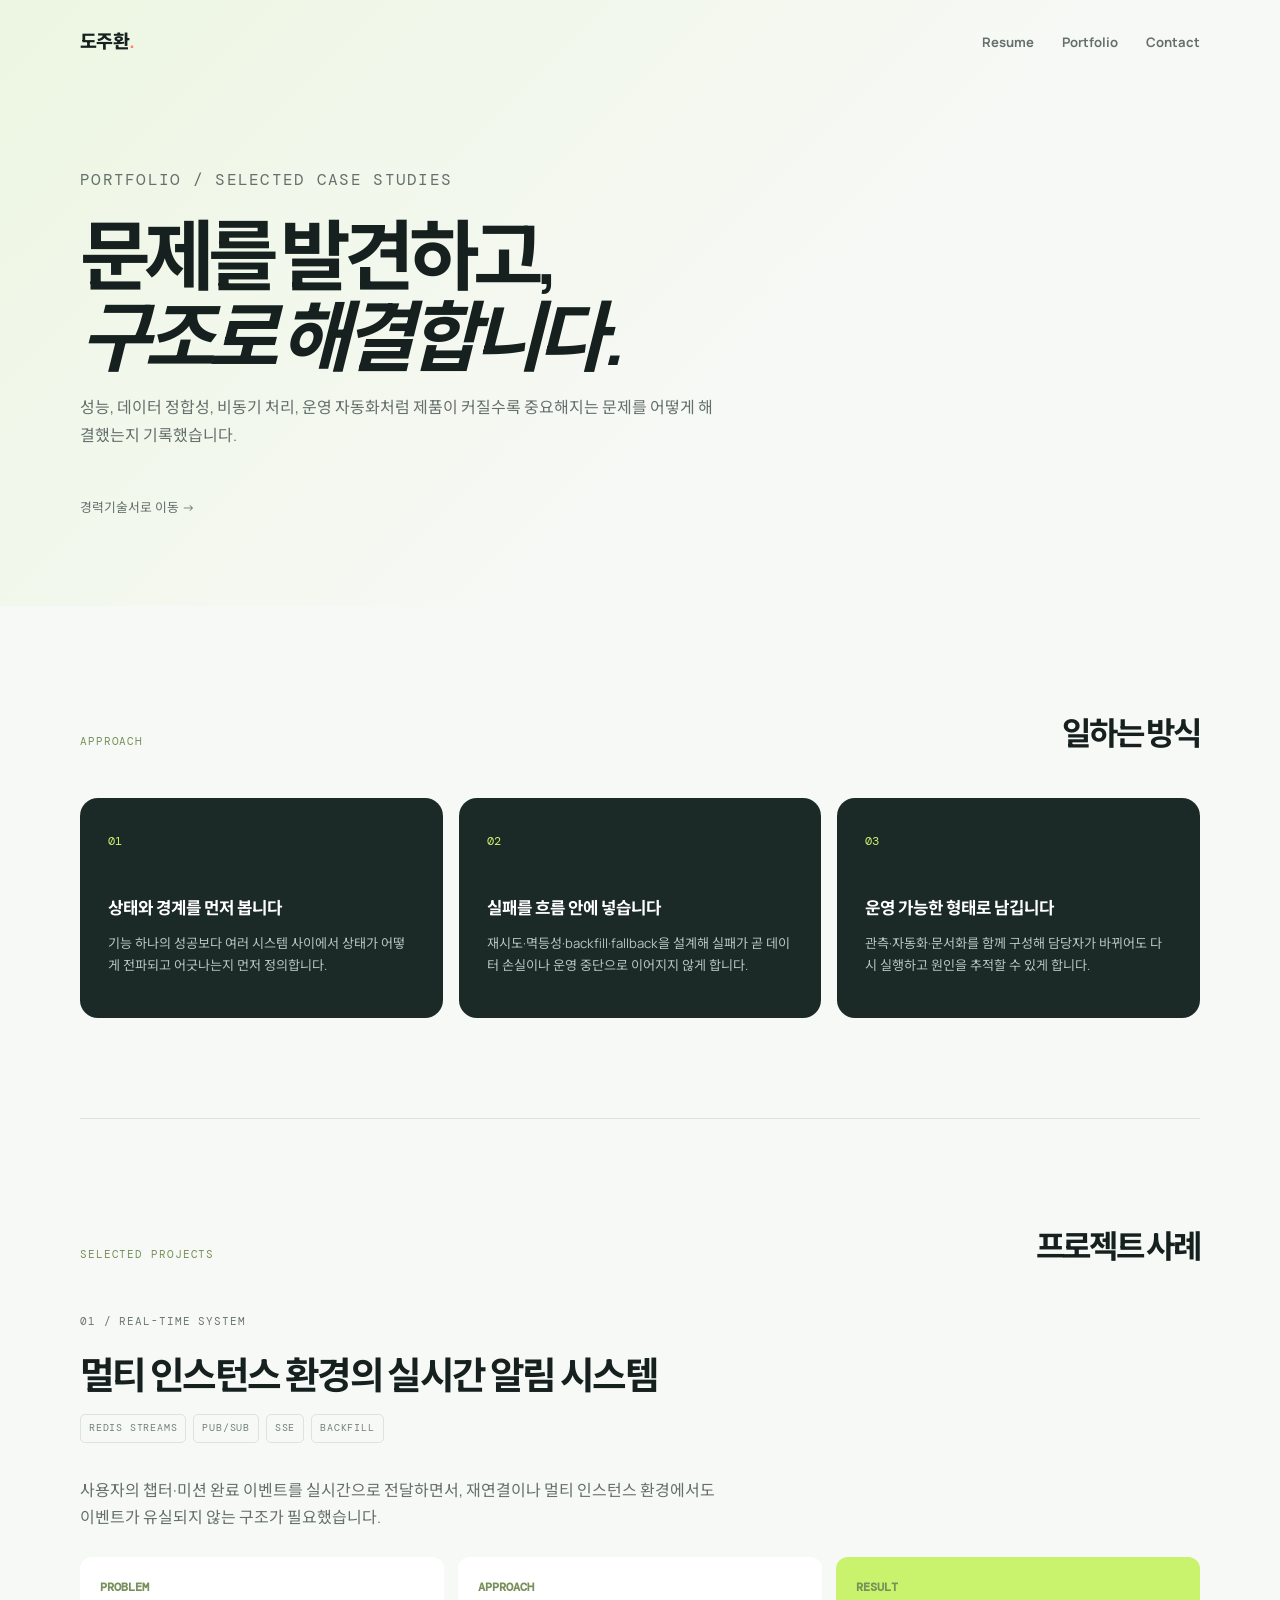
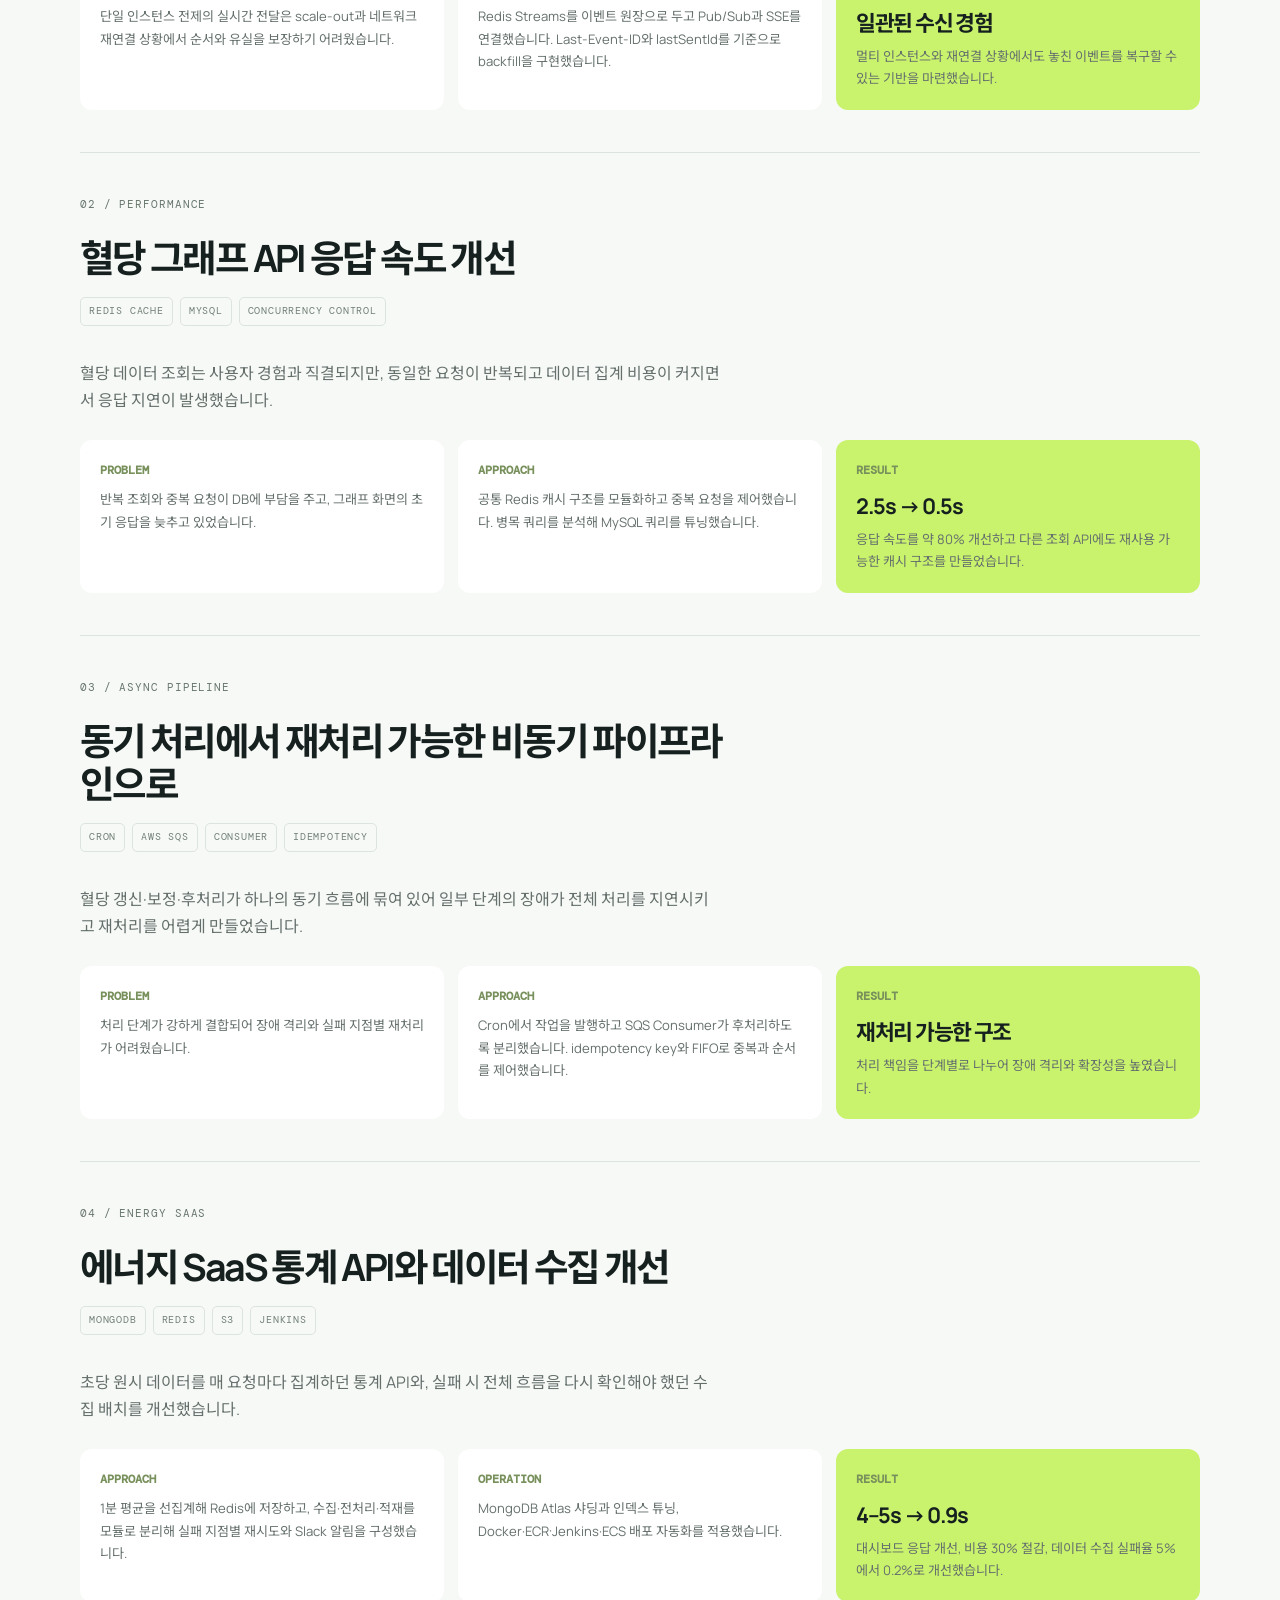
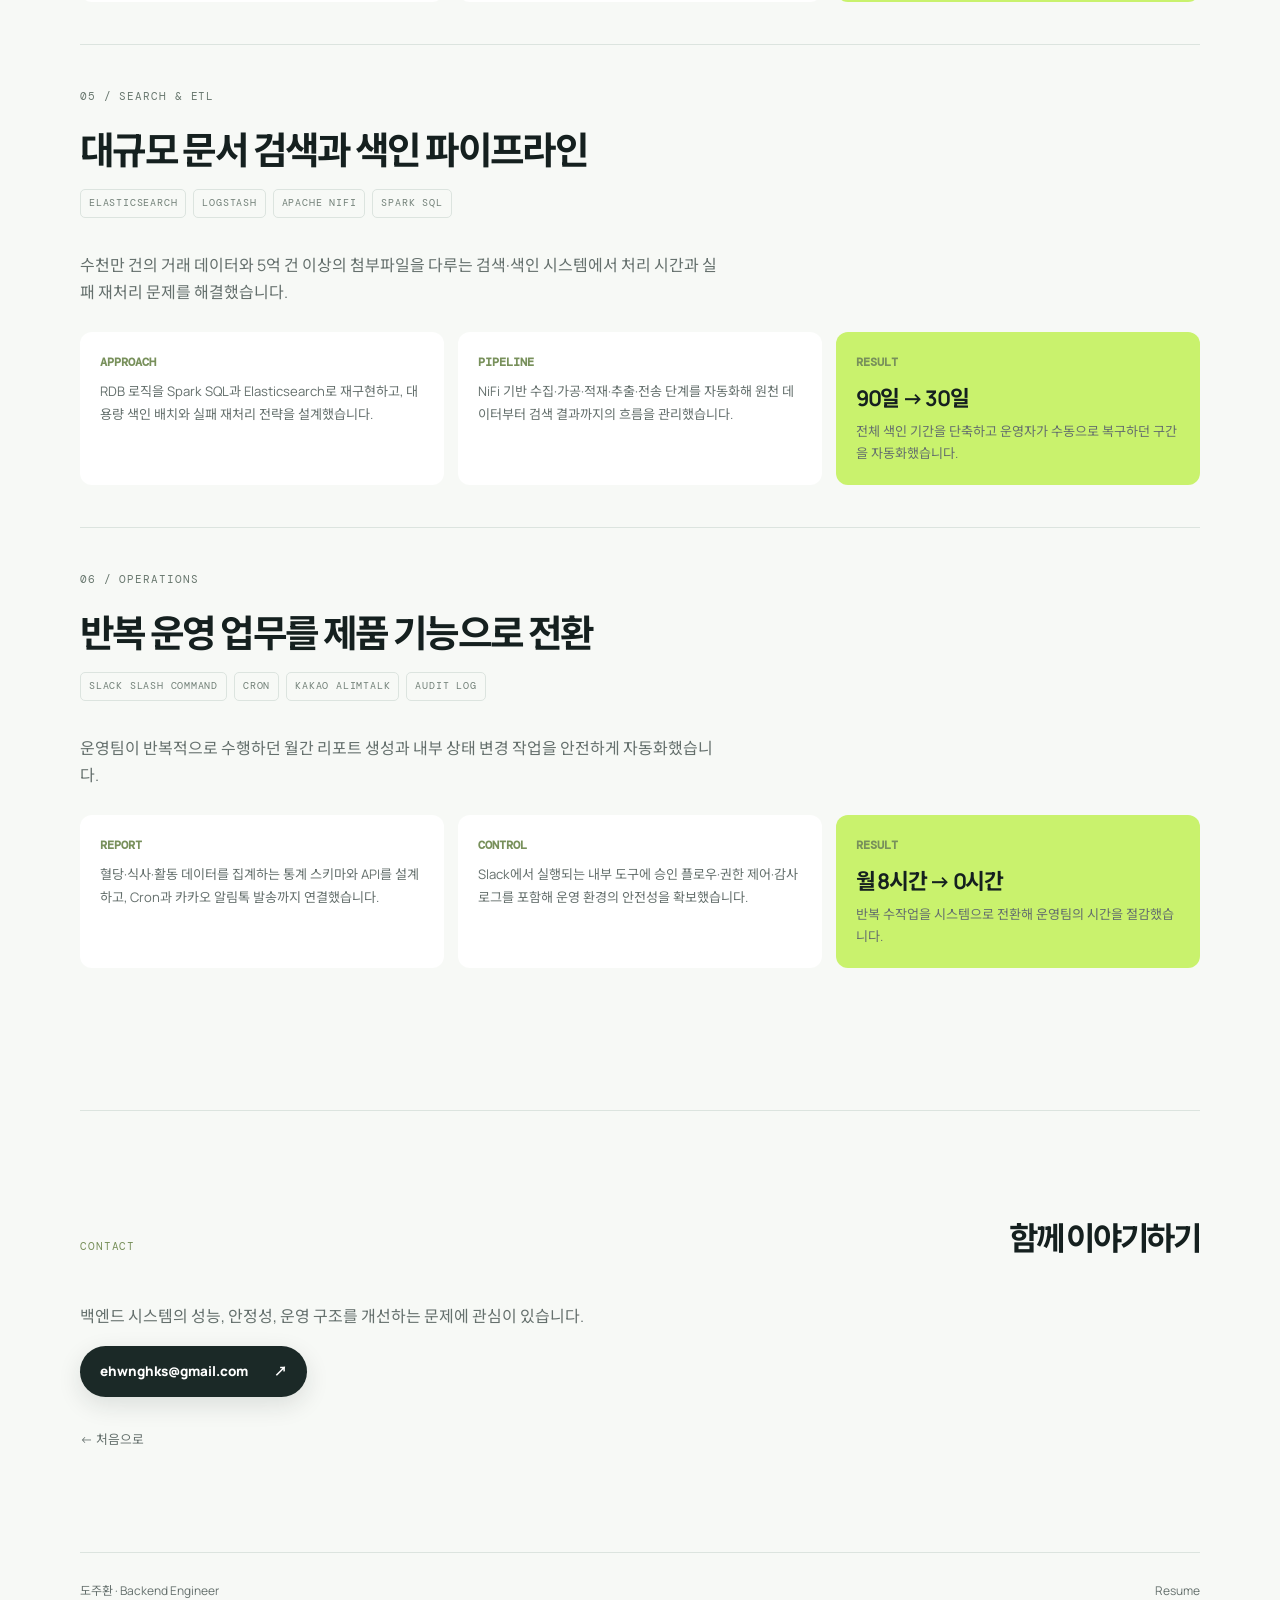
==== portfolio/index.html @ faebfcb3 "feat: add backend project portfolio page" ====
<!doctype html>
<html lang="ko">
<head>
  <meta charset="UTF-8">
  <meta name="viewport" content="width=device-width, initial-scale=1">
  <meta name="description" content="도주환 Backend Engineering Portfolio">
  <title>도주환 | 프로젝트 포트폴리오</title>
  <link rel="stylesheet" href="../styles.css">
</head>
<body class="page">
  <header class="page-header">
    <nav class="nav shell">
      <a class="brand" href="../">도주환<span>.</span></a>
      <div class="nav-links">
        <a href="../resume/">Resume</a>
        <a href="./">Portfolio</a>
        <a href="mailto:ehwnghks@gmail.com">Contact</a>
      </div>
    </nav>
    <div class="page-title shell">
      <p class="eyebrow">PORTFOLIO / SELECTED CASE STUDIES</p>
      <h1>문제를 발견하고,<br><em>구조로 해결합니다.</em></h1>
      <p>성능, 데이터 정합성, 비동기 처리, 운영 자동화처럼 제품이 커질수록 중요해지는 문제를 어떻게 해결했는지 기록했습니다.</p>
      <a class="back-link" href="../resume/">경력기술서로 이동 →</a>
    </div>
  </header>

  <main>
    <section class="section shell">
      <div class="section-heading">
        <span class="section-kicker">Approach</span>
        <h2>일하는 방식</h2>
      </div>
      <div class="process">
        <article class="process-card"><h3>상태와 경계를 먼저 봅니다</h3><p>기능 하나의 성공보다 여러 시스템 사이에서 상태가 어떻게 전파되고 어긋나는지 먼저 정의합니다.</p></article>
        <article class="process-card"><h3>실패를 흐름 안에 넣습니다</h3><p>재시도·멱등성·backfill·fallback을 설계해 실패가 곧 데이터 손실이나 운영 중단으로 이어지지 않게 합니다.</p></article>
        <article class="process-card"><h3>운영 가능한 형태로 남깁니다</h3><p>관측·자동화·문서화를 함께 구성해 담당자가 바뀌어도 다시 실행하고 원인을 추적할 수 있게 합니다.</p></article>
      </div>
    </section>

    <section class="section shell" id="cases">
      <div class="section-heading">
        <span class="section-kicker">Selected Projects</span>
        <h2>프로젝트 사례</h2>
      </div>

      <article class="case">
        <div class="case-top">
          <div>
            <p class="eyebrow">01 / REAL-TIME SYSTEM</p>
            <h3>멀티 인스턴스 환경의 실시간 알림 시스템</h3>
            <div class="tags"><span class="tag">Redis Streams</span><span class="tag">Pub/Sub</span><span class="tag">SSE</span><span class="tag">Backfill</span></div>
          </div>
        </div>
        <p class="case-intro">사용자의 챕터·미션 완료 이벤트를 실시간으로 전달하면서, 재연결이나 멀티 인스턴스 환경에서도 이벤트가 유실되지 않는 구조가 필요했습니다.</p>
        <div class="case-grid">
          <div class="case-block"><h4>PROBLEM</h4><p>단일 인스턴스 전제의 실시간 전달은 scale-out과 네트워크 재연결 상황에서 순서와 유실을 보장하기 어려웠습니다.</p></div>
          <div class="case-block"><h4>APPROACH</h4><p>Redis Streams를 이벤트 원장으로 두고 Pub/Sub과 SSE를 연결했습니다. Last-Event-ID와 lastSentId를 기준으로 backfill을 구현했습니다.</p></div>
          <div class="case-block result"><h4>RESULT</h4><strong>일관된 수신 경험</strong><p>멀티 인스턴스와 재연결 상황에서도 놓친 이벤트를 복구할 수 있는 기반을 마련했습니다.</p></div>
        </div>
      </article>

      <article class="case">
        <div class="case-top">
          <div>
            <p class="eyebrow">02 / PERFORMANCE</p>
            <h3>혈당 그래프 API 응답 속도 개선</h3>
            <div class="tags"><span class="tag">Redis Cache</span><span class="tag">MySQL</span><span class="tag">Concurrency Control</span></div>
          </div>
        </div>
        <p class="case-intro">혈당 데이터 조회는 사용자 경험과 직결되지만, 동일한 요청이 반복되고 데이터 집계 비용이 커지면서 응답 지연이 발생했습니다.</p>
        <div class="case-grid">
          <div class="case-block"><h4>PROBLEM</h4><p>반복 조회와 중복 요청이 DB에 부담을 주고, 그래프 화면의 초기 응답을 늦추고 있었습니다.</p></div>
          <div class="case-block"><h4>APPROACH</h4><p>공통 Redis 캐시 구조를 모듈화하고 중복 요청을 제어했습니다. 병목 쿼리를 분석해 MySQL 쿼리를 튜닝했습니다.</p></div>
          <div class="case-block result"><h4>RESULT</h4><strong>2.5s → 0.5s</strong><p>응답 속도를 약 80% 개선하고 다른 조회 API에도 재사용 가능한 캐시 구조를 만들었습니다.</p></div>
        </div>
      </article>

      <article class="case">
        <div class="case-top">
          <div>
            <p class="eyebrow">03 / ASYNC PIPELINE</p>
            <h3>동기 처리에서 재처리 가능한 비동기 파이프라인으로</h3>
            <div class="tags"><span class="tag">Cron</span><span class="tag">AWS SQS</span><span class="tag">Consumer</span><span class="tag">Idempotency</span></div>
          </div>
        </div>
        <p class="case-intro">혈당 갱신·보정·후처리가 하나의 동기 흐름에 묶여 있어 일부 단계의 장애가 전체 처리를 지연시키고 재처리를 어렵게 만들었습니다.</p>
        <div class="case-grid">
          <div class="case-block"><h4>PROBLEM</h4><p>처리 단계가 강하게 결합되어 장애 격리와 실패 지점별 재처리가 어려웠습니다.</p></div>
          <div class="case-block"><h4>APPROACH</h4><p>Cron에서 작업을 발행하고 SQS Consumer가 후처리하도록 분리했습니다. idempotency key와 FIFO로 중복과 순서를 제어했습니다.</p></div>
          <div class="case-block result"><h4>RESULT</h4><strong>재처리 가능한 구조</strong><p>처리 책임을 단계별로 나누어 장애 격리와 확장성을 높였습니다.</p></div>
        </div>
      </article>

      <article class="case">
        <div class="case-top">
          <div>
            <p class="eyebrow">04 / ENERGY SAAS</p>
            <h3>에너지 SaaS 통계 API와 데이터 수집 개선</h3>
            <div class="tags"><span class="tag">MongoDB</span><span class="tag">Redis</span><span class="tag">S3</span><span class="tag">Jenkins</span></div>
          </div>
        </div>
        <p class="case-intro">초당 원시 데이터를 매 요청마다 집계하던 통계 API와, 실패 시 전체 흐름을 다시 확인해야 했던 수집 배치를 개선했습니다.</p>
        <div class="case-grid">
          <div class="case-block"><h4>APPROACH</h4><p>1분 평균을 선집계해 Redis에 저장하고, 수집·전처리·적재를 모듈로 분리해 실패 지점별 재시도와 Slack 알림을 구성했습니다.</p></div>
          <div class="case-block"><h4>OPERATION</h4><p>MongoDB Atlas 샤딩과 인덱스 튜닝, Docker·ECR·Jenkins·ECS 배포 자동화를 적용했습니다.</p></div>
          <div class="case-block result"><h4>RESULT</h4><strong>4–5s → 0.9s</strong><p>대시보드 응답 개선, 비용 30% 절감, 데이터 수집 실패율 5%에서 0.2%로 개선했습니다.</p></div>
        </div>
      </article>

      <article class="case">
        <div class="case-top">
          <div>
            <p class="eyebrow">05 / SEARCH & ETL</p>
            <h3>대규모 문서 검색과 색인 파이프라인</h3>
            <div class="tags"><span class="tag">Elasticsearch</span><span class="tag">Logstash</span><span class="tag">Apache NiFi</span><span class="tag">Spark SQL</span></div>
          </div>
        </div>
        <p class="case-intro">수천만 건의 거래 데이터와 5억 건 이상의 첨부파일을 다루는 검색·색인 시스템에서 처리 시간과 실패 재처리 문제를 해결했습니다.</p>
        <div class="case-grid">
          <div class="case-block"><h4>APPROACH</h4><p>RDB 로직을 Spark SQL과 Elasticsearch로 재구현하고, 대용량 색인 배치와 실패 재처리 전략을 설계했습니다.</p></div>
          <div class="case-block"><h4>PIPELINE</h4><p>NiFi 기반 수집·가공·적재·추출·전송 단계를 자동화해 원천 데이터부터 검색 결과까지의 흐름을 관리했습니다.</p></div>
          <div class="case-block result"><h4>RESULT</h4><strong>90일 → 30일</strong><p>전체 색인 기간을 단축하고 운영자가 수동으로 복구하던 구간을 자동화했습니다.</p></div>
        </div>
      </article>

      <article class="case">
        <div class="case-top">
          <div>
            <p class="eyebrow">06 / OPERATIONS</p>
            <h3>반복 운영 업무를 제품 기능으로 전환</h3>
            <div class="tags"><span class="tag">Slack Slash Command</span><span class="tag">Cron</span><span class="tag">Kakao Alimtalk</span><span class="tag">Audit Log</span></div>
          </div>
        </div>
        <p class="case-intro">운영팀이 반복적으로 수행하던 월간 리포트 생성과 내부 상태 변경 작업을 안전하게 자동화했습니다.</p>
        <div class="case-grid">
          <div class="case-block"><h4>REPORT</h4><p>혈당·식사·활동 데이터를 집계하는 통계 스키마와 API를 설계하고, Cron과 카카오 알림톡 발송까지 연결했습니다.</p></div>
          <div class="case-block"><h4>CONTROL</h4><p>Slack에서 실행되는 내부 도구에 승인 플로우·권한 제어·감사 로그를 포함해 운영 환경의 안전성을 확보했습니다.</p></div>
          <div class="case-block result"><h4>RESULT</h4><strong>월 8시간 → 0시간</strong><p>반복 수작업을 시스템으로 전환해 운영팀의 시간을 절감했습니다.</p></div>
        </div>
      </article>
    </section>

    <section class="section shell">
      <div class="section-heading">
        <span class="section-kicker">Contact</span>
        <h2>함께 이야기하기</h2>
      </div>
      <p class="case-intro">백엔드 시스템의 성능, 안정성, 운영 구조를 개선하는 문제에 관심이 있습니다.</p>
      <a class="button button-primary" href="mailto:ehwnghks@gmail.com">ehwnghks@gmail.com <span>↗</span></a>
      <br>
      <a class="back-link" href="../">← 처음으로</a>
    </section>
  </main>

  <footer class="footer shell">
    <span>도주환 · Backend Engineer</span>
    <a href="../resume/">Resume</a>
  </footer>
</body>
</html>
---- styles.css ----
@import url('https://fonts.googleapis.com/css2?family=DM+Mono:wght@400;500&family=Manrope:wght@400;500;600;700;800&family=Noto+Sans+KR:wght@400;500;600;700;800&display=swap');

:root {
  --ink: #15201f;
  --muted: #65706d;
  --line: #dce4df;
  --paper: #f7f9f6;
  --white: #ffffff;
  --mint: #c9f26d;
  --mint-deep: #a7d945;
  --blue: #dceaff;
  --dark: #1b2927;
  --orange: #ff8668;
  --mono: 'DM Mono', monospace;
  --sans: 'Manrope', 'Noto Sans KR', sans-serif;
}

* { box-sizing: border-box; }
html { scroll-behavior: smooth; }
body {
  margin: 0;
  color: var(--ink);
  background: var(--paper);
  font-family: var(--sans);
  line-height: 1.7;
}
a { color: inherit; text-decoration: none; }
.shell { width: min(1120px, calc(100% - 48px)); margin: 0 auto; }

.nav {
  min-height: 84px;
  display: flex;
  align-items: center;
  justify-content: space-between;
}
.brand {
  font-size: 1.15rem;
  font-weight: 800;
  letter-spacing: -.04em;
}
.brand span { color: var(--orange); }
.nav-links { display: flex; gap: 28px; color: var(--muted); font-size: .82rem; font-weight: 700; }
.nav-links a:hover, .footer a:hover { color: var(--ink); }

.landing {
  min-height: 100vh;
  background:
    radial-gradient(circle at 82% 12%, rgba(201,242,109,.34), transparent 26rem),
    radial-gradient(circle at 12% 40%, rgba(220,234,255,.55), transparent 24rem),
    var(--paper);
}
.hero { padding: 132px 0 156px; }
.eyebrow, .card-index, .section-kicker, .meta, .tag {
  font-family: var(--mono);
  text-transform: uppercase;
  letter-spacing: .08em;
  font-size: .7rem;
}
.eyebrow { color: #68776e; margin: 0 0 22px; }
.hero h1 {
  max-width: 780px;
  margin: 0;
  font-size: clamp(3rem, 8vw, 6.8rem);
  line-height: 1.04;
  letter-spacing: -.09em;
}
.hero h1 em { color: #668d22; font-style: normal; }
.hero-copy { max-width: 540px; margin: 32px 0 0; color: var(--muted); font-size: 1.05rem; }
.hero-actions { display: flex; flex-wrap: wrap; gap: 12px; margin-top: 36px; }
.button {
  display: inline-flex;
  align-items: center;
  gap: 26px;
  padding: 14px 20px;
  border-radius: 999px;
  font-size: .84rem;
  font-weight: 800;
  transition: transform .2s, box-shadow .2s;
}
.button:hover { transform: translateY(-2px); }
.button-primary { background: var(--dark); color: var(--white); box-shadow: 0 8px 24px rgba(21,32,31,.12); }
.button-ghost { border: 1px solid var(--line); background: rgba(255,255,255,.6); }
.hero-note { margin-top: 28px; color: var(--muted); font-family: var(--mono); font-size: .72rem; }
.status-dot { display: inline-block; width: 7px; height: 7px; margin-right: 8px; border-radius: 50%; background: #82bc3d; box-shadow: 0 0 0 5px rgba(130,188,61,.12); }

.landing-grid { display: grid; grid-template-columns: repeat(2, 1fr); gap: 18px; }
.landing-card {
  display: block;
  min-height: 300px;
  padding: 34px;
  border: 1px solid var(--line);
  border-radius: 22px;
  background: rgba(255,255,255,.68);
  transition: transform .25s, box-shadow .25s;
}
.landing-card:hover { transform: translateY(-4px); box-shadow: 0 18px 42px rgba(35,58,52,.08); }
.accent-card { background: var(--mint); border-color: var(--mint); }
.card-index { margin: 0 0 54px; color: #68776e; }
.landing-card h2 { margin: 0; font-size: 2rem; letter-spacing: -.06em; }
.landing-card p:not(.card-index) { max-width: 360px; color: var(--muted); font-size: .92rem; }
.card-link { display: inline-block; margin-top: 22px; font-size: .8rem; font-weight: 800; }
.quote { padding: 150px 0; }
.quote p { margin: 0; font-size: clamp(1.5rem, 3.2vw, 2.65rem); line-height: 1.35; letter-spacing: -.06em; font-weight: 700; }
.footer { display: flex; justify-content: space-between; gap: 16px; padding: 28px 0 34px; border-top: 1px solid var(--line); color: var(--muted); font-size: .75rem; }

.page { background: var(--paper); }
.page-header { padding-bottom: 86px; background: linear-gradient(135deg, #edf6e2 0%, var(--paper) 62%); }
.page-title { padding: 82px 0 0; }
.page-title h1 { max-width: 850px; margin: 12px 0 18px; font-size: clamp(2.8rem, 6vw, 5.5rem); line-height: 1.05; letter-spacing: -.09em; }
.page-title p { max-width: 640px; color: var(--muted); font-size: 1rem; }
.section { padding: 100px 0; }
.section + .section { border-top: 1px solid var(--line); }
.section-heading { display: flex; align-items: baseline; justify-content: space-between; gap: 24px; margin-bottom: 38px; }
.section-heading h2 { margin: 0; font-size: 2rem; letter-spacing: -.07em; }
.section-kicker { color: #78905b; }
.three-grid { display: grid; grid-template-columns: repeat(3, 1fr); gap: 16px; }
.info-card { padding: 24px; border: 1px solid var(--line); border-radius: 16px; background: var(--white); }
.info-card h3 { margin: 0 0 12px; font-size: 1rem; letter-spacing: -.03em; }
.info-card p { margin: 0; color: var(--muted); font-size: .84rem; }
.experience { display: grid; grid-template-columns: 190px 1fr; gap: 46px; padding: 38px 0; border-top: 1px solid var(--line); }
.experience:first-of-type { border-top: 0; padding-top: 0; }
.company { font-weight: 800; }
.role, .date { color: var(--muted); font-size: .78rem; }
.experience h3 { margin: 0 0 8px; font-size: 1.35rem; letter-spacing: -.05em; }
.experience p { color: var(--muted); font-size: .9rem; }
.experience ul, .case ul { margin: 18px 0 0; padding-left: 18px; color: var(--muted); font-size: .86rem; }
.experience li, .case li { margin: 8px 0; }
.metric-row { display: flex; flex-wrap: wrap; gap: 10px; margin: 20px 0; }
.metric { padding: 12px 15px; border-radius: 10px; background: var(--blue); }
.metric strong { display: block; font-size: 1.25rem; letter-spacing: -.05em; }
.metric span { color: var(--muted); font-size: .68rem; }
.skills { display: grid; grid-template-columns: repeat(4, 1fr); gap: 14px; }
.skill-group { padding-top: 17px; border-top: 2px solid var(--ink); }
.skill-group h3 { margin: 0 0 10px; font-size: .84rem; }
.skill-group p { margin: 0; color: var(--muted); font-size: .8rem; }
.timeline { display: grid; grid-template-columns: repeat(3, 1fr); gap: 16px; }
.timeline-item { padding: 22px; border-left: 3px solid var(--mint-deep); background: var(--white); }
.timeline-item strong { display: block; font-size: .85rem; }
.timeline-item span { color: var(--muted); font-size: .78rem; }
.back-link { display: inline-block; margin-top: 32px; color: var(--muted); font-size: .8rem; }
.back-link:hover { color: var(--ink); }

.case { padding: 42px 0; border-top: 1px solid var(--line); }
.case:first-of-type { border-top: 0; padding-top: 0; }
.case-top { display: flex; justify-content: space-between; gap: 30px; }
.case h3 { max-width: 650px; margin: 8px 0 14px; font-size: clamp(1.5rem, 3vw, 2.35rem); line-height: 1.15; letter-spacing: -.07em; }
.case-intro { max-width: 640px; color: var(--muted); }
.tags { display: flex; flex-wrap: wrap; gap: 7px; margin: 18px 0; }
.tag { padding: 5px 8px; border: 1px solid var(--line); border-radius: 5px; color: #728078; font-size: .62rem; }
.case-grid { display: grid; grid-template-columns: repeat(3, 1fr); gap: 14px; margin-top: 26px; }
.case-block { padding: 20px; border-radius: 12px; background: var(--white); }
.case-block h4 { margin: 0 0 8px; font-size: .74rem; font-family: var(--mono); color: #78905b; }
.case-block p { margin: 0; color: var(--muted); font-size: .82rem; }
.result { background: var(--mint); }
.result strong { display: block; margin-bottom: 3px; font-size: 1.35rem; letter-spacing: -.06em; }
.process { display: grid; grid-template-columns: repeat(3, 1fr); gap: 16px; counter-reset: process; }
.process-card { position: relative; min-height: 220px; padding: 28px; border-radius: 18px; background: var(--dark); color: var(--white); }
.process-card:before { counter-increment: process; content: '0' counter(process); color: var(--mint); font-family: var(--mono); font-size: .72rem; }
.process-card h3 { margin: 40px 0 10px; font-size: 1.05rem; }
.process-card p { margin: 0; color: #b8c4c0; font-size: .82rem; }

@media (max-width: 760px) {
  .shell { width: min(100% - 32px, 600px); }
  .nav { min-height: 70px; }
  .nav-links { gap: 13px; font-size: .68rem; }
  .hero { padding: 92px 0 105px; }
  .hero h1 { font-size: 3.2rem; }
  .hero-copy { font-size: .92rem; }
  .landing-grid, .three-grid, .skills, .timeline, .case-grid, .process { grid-template-columns: 1fr; }
  .landing-card { min-height: 250px; padding: 25px; }
  .card-index { margin-bottom: 38px; }
  .quote { padding: 100px 0; }
  .footer { flex-direction: column; }
  .page-header { padding-bottom: 60px; }
  .page-title { padding-top: 58px; }
  .page-title h1 { font-size: 3.15rem; }
  .section { padding: 70px 0; }
  .section-heading { display: block; }
  .section-kicker { display: block; margin-bottom: 10px; }
  .experience { grid-template-columns: 1fr; gap: 16px; }
  .case-top { display: block; }
}
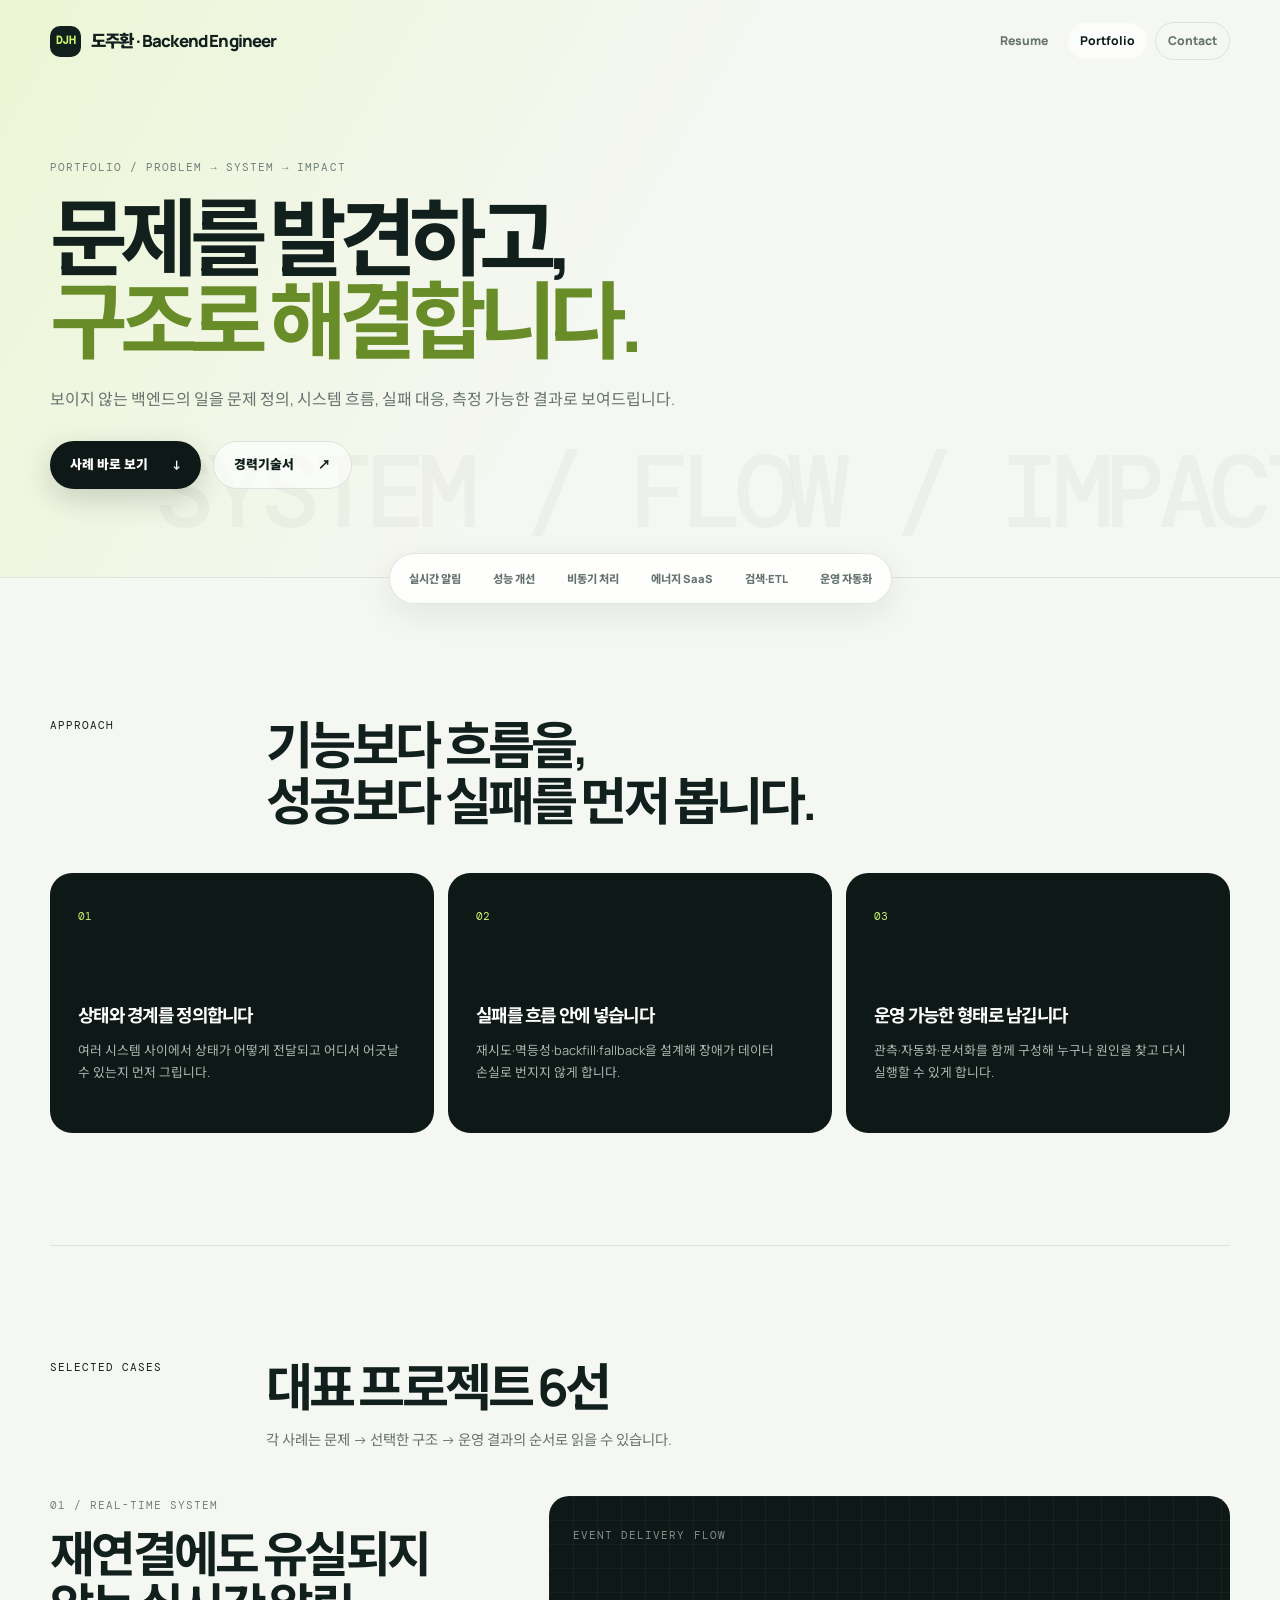
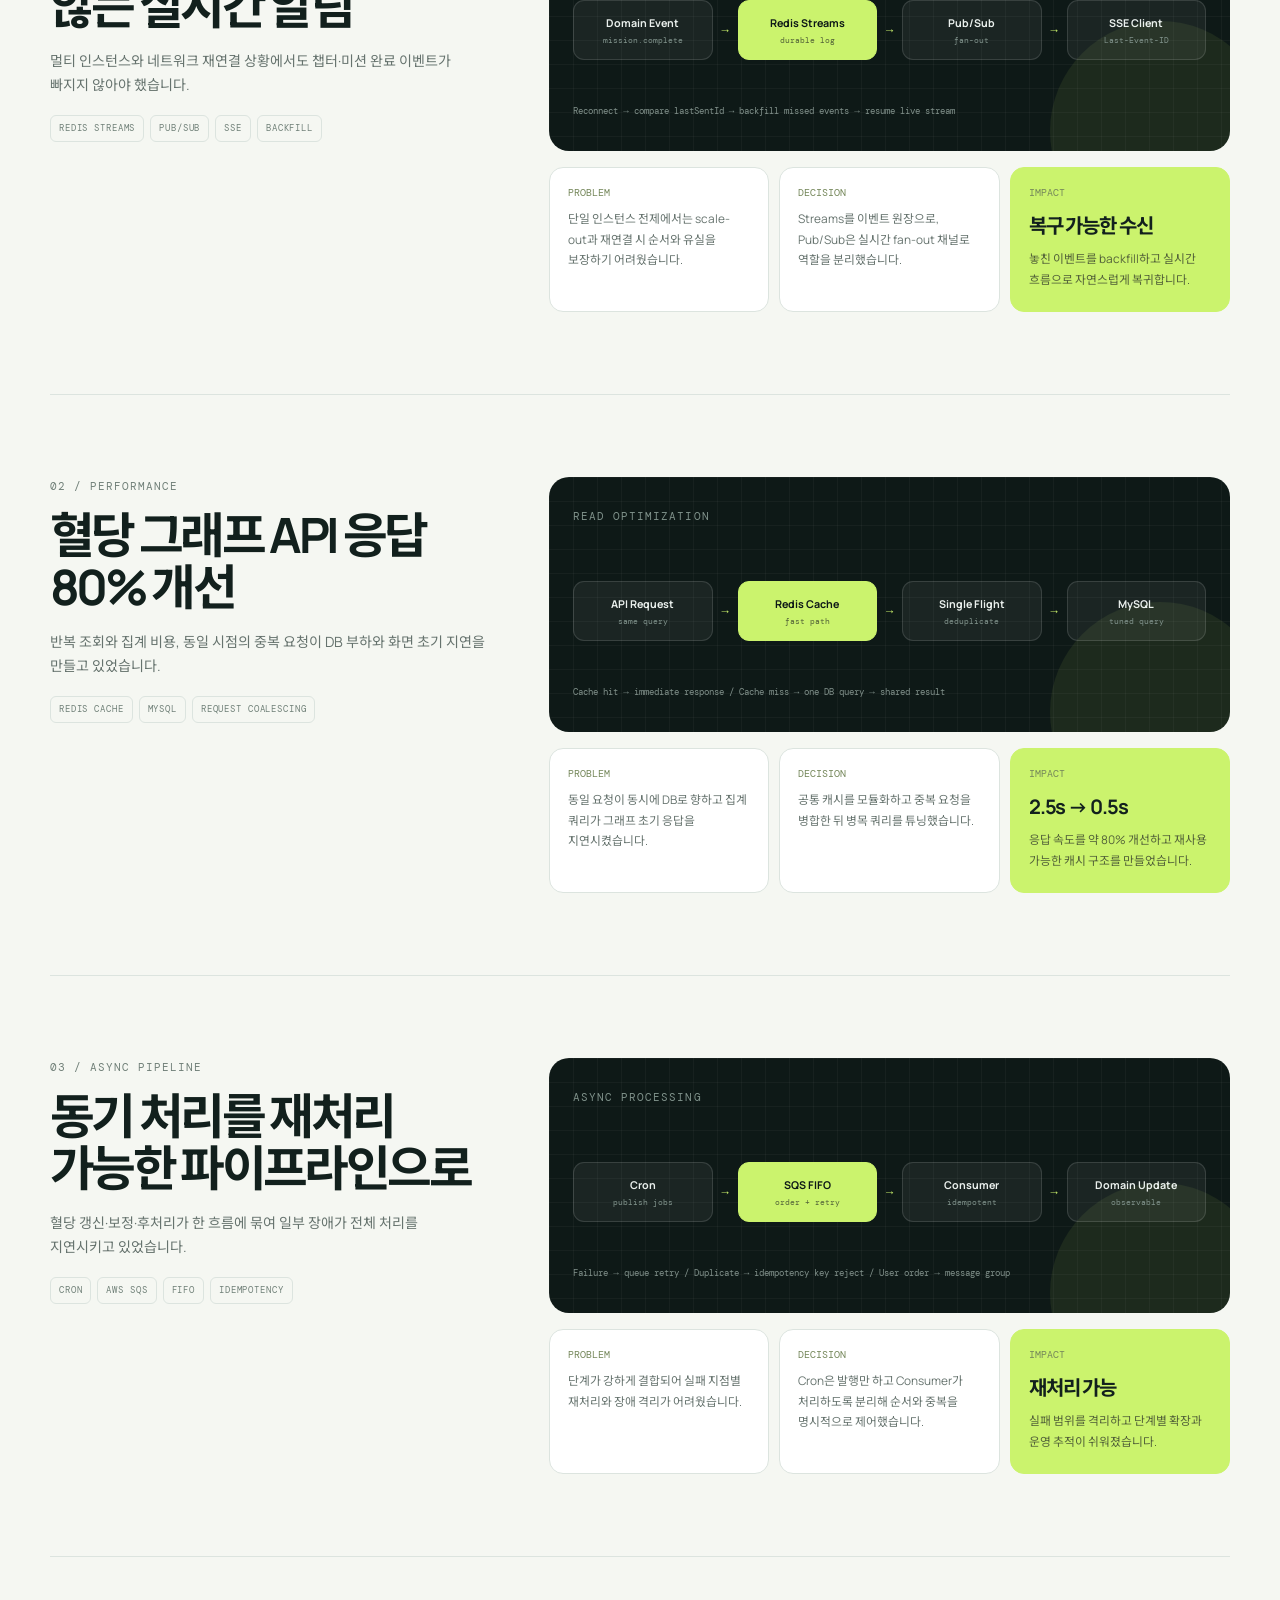
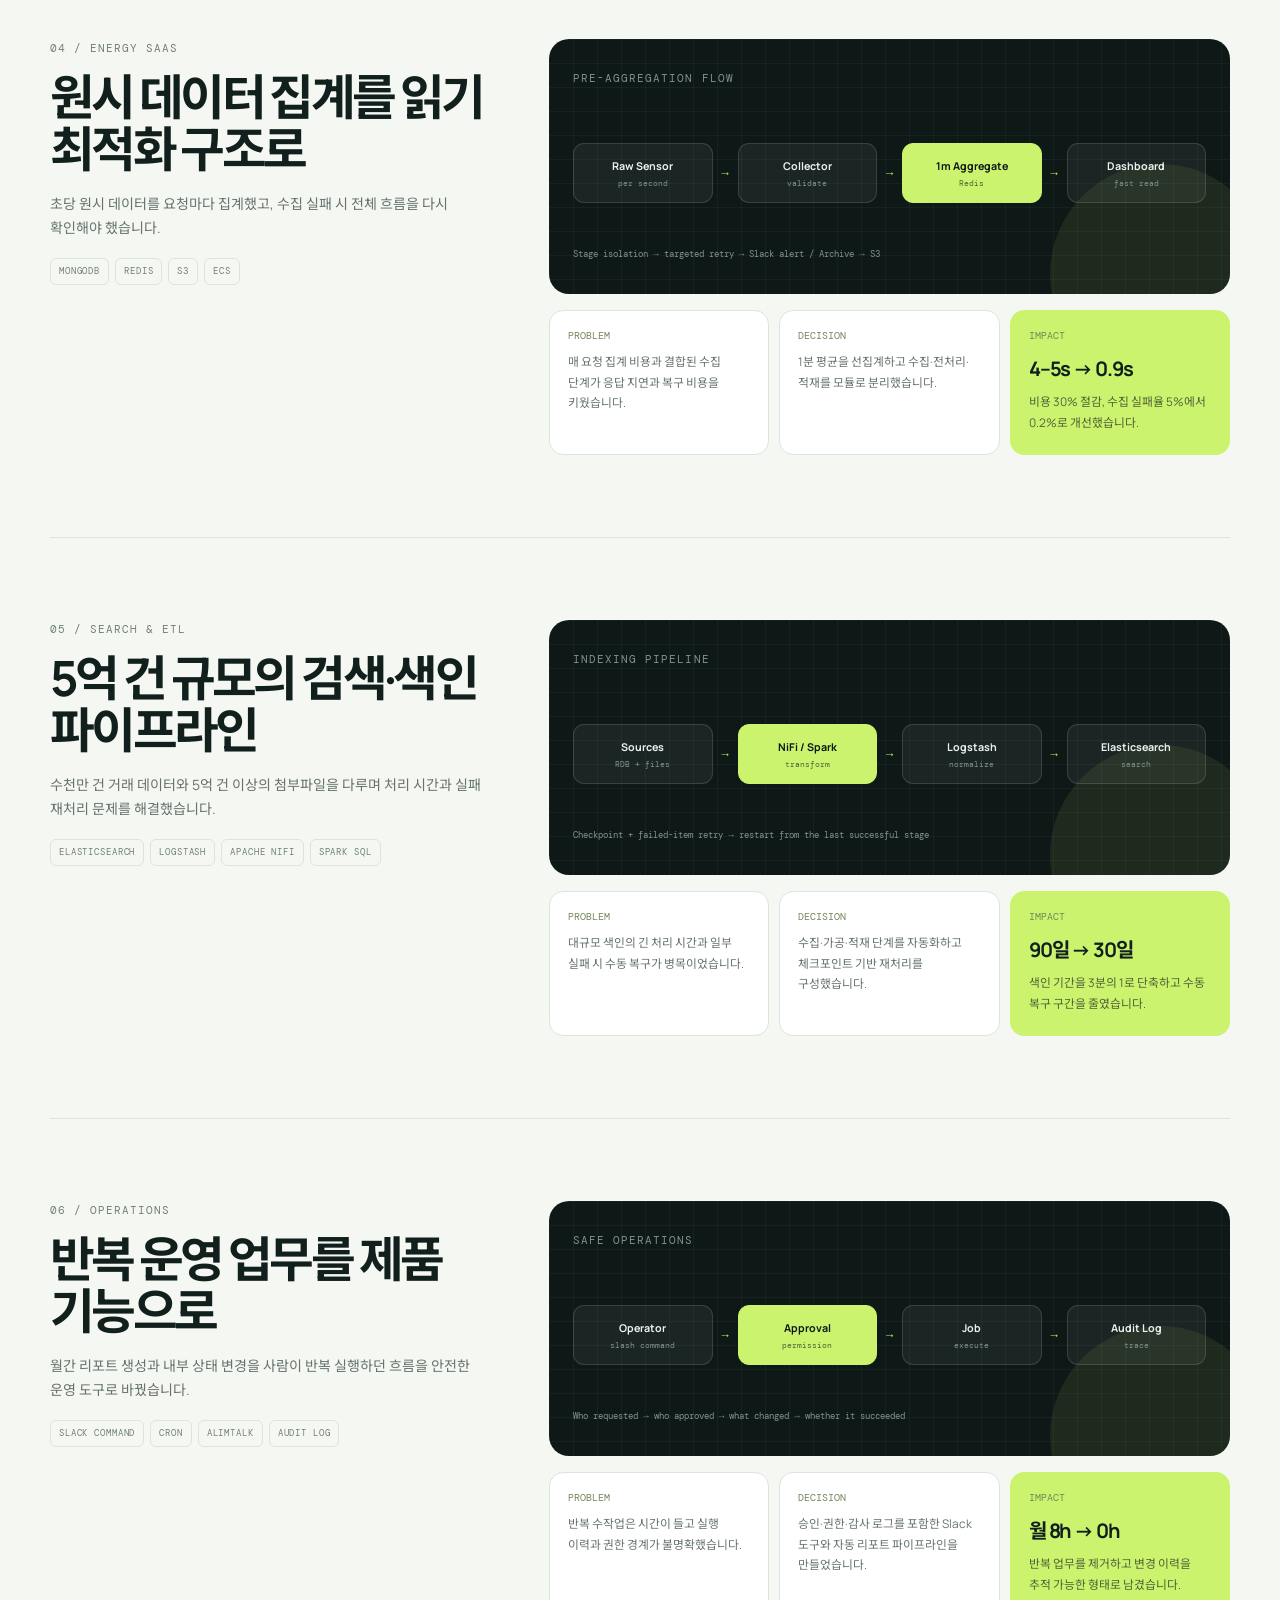
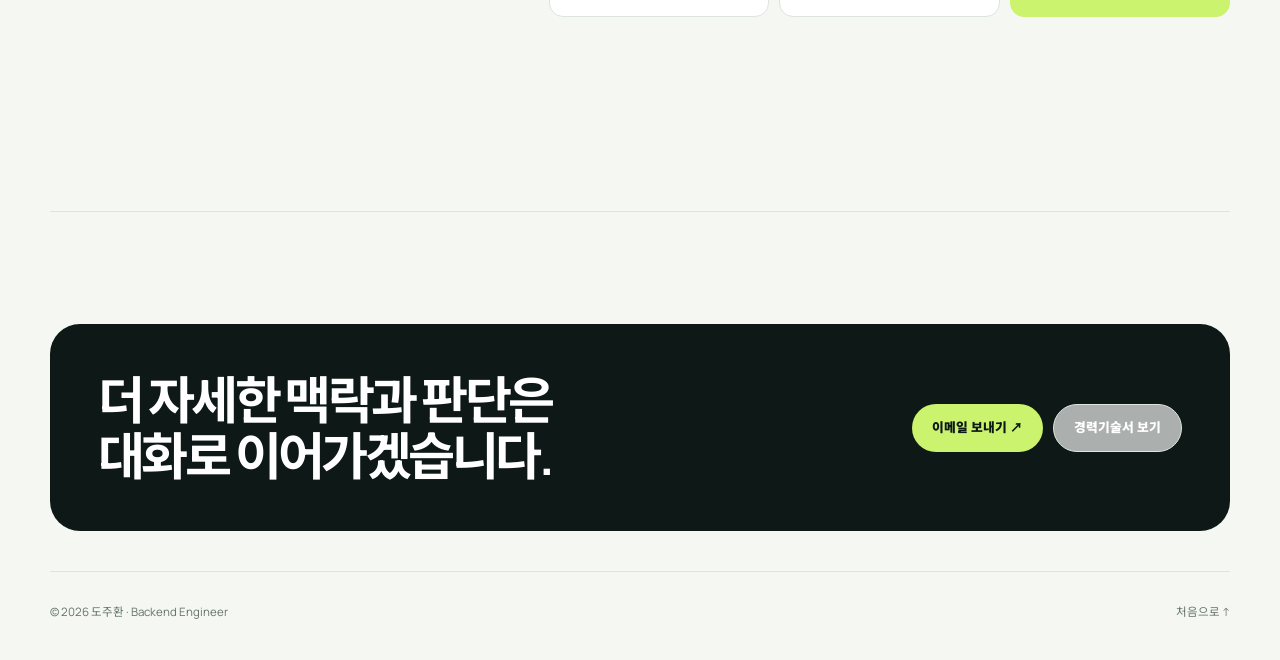
==== commit e5401a7e: "feat: redesign resume portfolio experience" ====
--- a/portfolio/index.html
+++ b/portfolio/index.html
@@ -3,159 +3,238 @@
 <head>
   <meta charset="UTF-8">
   <meta name="viewport" content="width=device-width, initial-scale=1">
-  <meta name="description" content="도주환 Backend Engineering Portfolio">
+  <meta name="description" content="도주환 Backend Engineering Portfolio — 문제, 구조, 결과로 보는 프로젝트 사례">
+  <meta name="theme-color" content="#f5f7f2">
   <title>도주환 | 프로젝트 포트폴리오</title>
   <link rel="stylesheet" href="../styles.css">
+  <script src="../script.js" defer></script>
 </head>
 <body class="page">
+  <div class="reading-progress" aria-hidden="true"></div>
   <header class="page-header">
-    <nav class="nav shell">
-      <a class="brand" href="../">도주환<span>.</span></a>
+    <nav class="nav shell" aria-label="주요 메뉴">
+      <a class="brand" href="../"><span class="brand-mark">DJH</span><span>도주환 · Backend Engineer</span></a>
       <div class="nav-links">
         <a href="../resume/">Resume</a>
-        <a href="./">Portfolio</a>
-        <a href="mailto:ehwnghks@gmail.com">Contact</a>
+        <a href="./" aria-current="page">Portfolio</a>
+        <a class="nav-contact" href="mailto:ehwnghks@gmail.com">Contact</a>
       </div>
     </nav>
-    <div class="page-title shell">
-      <p class="eyebrow">PORTFOLIO / SELECTED CASE STUDIES</p>
-      <h1>문제를 발견하고,<br><em>구조로 해결합니다.</em></h1>
-      <p>성능, 데이터 정합성, 비동기 처리, 운영 자동화처럼 제품이 커질수록 중요해지는 문제를 어떻게 해결했는지 기록했습니다.</p>
-      <a class="back-link" href="../resume/">경력기술서로 이동 →</a>
+    <div class="page-title shell" data-reveal>
+      <p class="eyebrow">PORTFOLIO / PROBLEM → SYSTEM → IMPACT</p>
+      <h1>문제를 발견하고,<br><span class="accent">구조로 해결합니다.</span></h1>
+      <p>보이지 않는 백엔드의 일을 문제 정의, 시스템 흐름, 실패 대응, 측정 가능한 결과로 보여드립니다.</p>
+      <div class="page-actions">
+        <a class="button button-primary" href="#cases">사례 바로 보기 <span>↓</span></a>
+        <a class="button button-ghost" href="../resume/">경력기술서 <span>↗</span></a>
+      </div>
     </div>
   </header>
 
+  <nav class="jump-nav" aria-label="프로젝트 바로가기">
+    <a href="#realtime">실시간 알림</a>
+    <a href="#performance">성능 개선</a>
+    <a href="#pipeline">비동기 처리</a>
+    <a href="#energy">에너지 SaaS</a>
+    <a href="#search">검색·ETL</a>
+    <a href="#operations">운영 자동화</a>
+  </nav>
+
   <main>
     <section class="section shell">
-      <div class="section-heading">
+      <div class="section-head" data-reveal>
         <span class="section-kicker">Approach</span>
-        <h2>일하는 방식</h2>
+        <div>
+          <h2>기능보다 흐름을,<br>성공보다 실패를 먼저 봅니다.</h2>
+        </div>
       </div>
       <div class="process">
-        <article class="process-card"><h3>상태와 경계를 먼저 봅니다</h3><p>기능 하나의 성공보다 여러 시스템 사이에서 상태가 어떻게 전파되고 어긋나는지 먼저 정의합니다.</p></article>
-        <article class="process-card"><h3>실패를 흐름 안에 넣습니다</h3><p>재시도·멱등성·backfill·fallback을 설계해 실패가 곧 데이터 손실이나 운영 중단으로 이어지지 않게 합니다.</p></article>
-        <article class="process-card"><h3>운영 가능한 형태로 남깁니다</h3><p>관측·자동화·문서화를 함께 구성해 담당자가 바뀌어도 다시 실행하고 원인을 추적할 수 있게 합니다.</p></article>
+        <article class="process-card" data-reveal><h3>상태와 경계를 정의합니다</h3><p>여러 시스템 사이에서 상태가 어떻게 전달되고 어디서 어긋날 수 있는지 먼저 그립니다.</p></article>
+        <article class="process-card" data-reveal><h3>실패를 흐름 안에 넣습니다</h3><p>재시도·멱등성·backfill·fallback을 설계해 장애가 데이터 손실로 번지지 않게 합니다.</p></article>
+        <article class="process-card" data-reveal><h3>운영 가능한 형태로 남깁니다</h3><p>관측·자동화·문서화를 함께 구성해 누구나 원인을 찾고 다시 실행할 수 있게 합니다.</p></article>
       </div>
     </section>
 
     <section class="section shell" id="cases">
-      <div class="section-heading">
-        <span class="section-kicker">Selected Projects</span>
-        <h2>프로젝트 사례</h2>
-      </div>
-
-      <article class="case">
-        <div class="case-top">
-          <div>
-            <p class="eyebrow">01 / REAL-TIME SYSTEM</p>
-            <h3>멀티 인스턴스 환경의 실시간 알림 시스템</h3>
-            <div class="tags"><span class="tag">Redis Streams</span><span class="tag">Pub/Sub</span><span class="tag">SSE</span><span class="tag">Backfill</span></div>
-          </div>
-        </div>
-        <p class="case-intro">사용자의 챕터·미션 완료 이벤트를 실시간으로 전달하면서, 재연결이나 멀티 인스턴스 환경에서도 이벤트가 유실되지 않는 구조가 필요했습니다.</p>
-        <div class="case-grid">
-          <div class="case-block"><h4>PROBLEM</h4><p>단일 인스턴스 전제의 실시간 전달은 scale-out과 네트워크 재연결 상황에서 순서와 유실을 보장하기 어려웠습니다.</p></div>
-          <div class="case-block"><h4>APPROACH</h4><p>Redis Streams를 이벤트 원장으로 두고 Pub/Sub과 SSE를 연결했습니다. Last-Event-ID와 lastSentId를 기준으로 backfill을 구현했습니다.</p></div>
-          <div class="case-block result"><h4>RESULT</h4><strong>일관된 수신 경험</strong><p>멀티 인스턴스와 재연결 상황에서도 놓친 이벤트를 복구할 수 있는 기반을 마련했습니다.</p></div>
-        </div>
-      </article>
-
-      <article class="case">
-        <div class="case-top">
-          <div>
-            <p class="eyebrow">02 / PERFORMANCE</p>
-            <h3>혈당 그래프 API 응답 속도 개선</h3>
-            <div class="tags"><span class="tag">Redis Cache</span><span class="tag">MySQL</span><span class="tag">Concurrency Control</span></div>
-          </div>
-        </div>
-        <p class="case-intro">혈당 데이터 조회는 사용자 경험과 직결되지만, 동일한 요청이 반복되고 데이터 집계 비용이 커지면서 응답 지연이 발생했습니다.</p>
-        <div class="case-grid">
-          <div class="case-block"><h4>PROBLEM</h4><p>반복 조회와 중복 요청이 DB에 부담을 주고, 그래프 화면의 초기 응답을 늦추고 있었습니다.</p></div>
-          <div class="case-block"><h4>APPROACH</h4><p>공통 Redis 캐시 구조를 모듈화하고 중복 요청을 제어했습니다. 병목 쿼리를 분석해 MySQL 쿼리를 튜닝했습니다.</p></div>
-          <div class="case-block result"><h4>RESULT</h4><strong>2.5s → 0.5s</strong><p>응답 속도를 약 80% 개선하고 다른 조회 API에도 재사용 가능한 캐시 구조를 만들었습니다.</p></div>
-        </div>
-      </article>
-
-      <article class="case">
-        <div class="case-top">
-          <div>
-            <p class="eyebrow">03 / ASYNC PIPELINE</p>
-            <h3>동기 처리에서 재처리 가능한 비동기 파이프라인으로</h3>
-            <div class="tags"><span class="tag">Cron</span><span class="tag">AWS SQS</span><span class="tag">Consumer</span><span class="tag">Idempotency</span></div>
-          </div>
-        </div>
-        <p class="case-intro">혈당 갱신·보정·후처리가 하나의 동기 흐름에 묶여 있어 일부 단계의 장애가 전체 처리를 지연시키고 재처리를 어렵게 만들었습니다.</p>
-        <div class="case-grid">
-          <div class="case-block"><h4>PROBLEM</h4><p>처리 단계가 강하게 결합되어 장애 격리와 실패 지점별 재처리가 어려웠습니다.</p></div>
-          <div class="case-block"><h4>APPROACH</h4><p>Cron에서 작업을 발행하고 SQS Consumer가 후처리하도록 분리했습니다. idempotency key와 FIFO로 중복과 순서를 제어했습니다.</p></div>
-          <div class="case-block result"><h4>RESULT</h4><strong>재처리 가능한 구조</strong><p>처리 책임을 단계별로 나누어 장애 격리와 확장성을 높였습니다.</p></div>
-        </div>
-      </article>
-
-      <article class="case">
-        <div class="case-top">
-          <div>
-            <p class="eyebrow">04 / ENERGY SAAS</p>
-            <h3>에너지 SaaS 통계 API와 데이터 수집 개선</h3>
-            <div class="tags"><span class="tag">MongoDB</span><span class="tag">Redis</span><span class="tag">S3</span><span class="tag">Jenkins</span></div>
-          </div>
-        </div>
-        <p class="case-intro">초당 원시 데이터를 매 요청마다 집계하던 통계 API와, 실패 시 전체 흐름을 다시 확인해야 했던 수집 배치를 개선했습니다.</p>
-        <div class="case-grid">
-          <div class="case-block"><h4>APPROACH</h4><p>1분 평균을 선집계해 Redis에 저장하고, 수집·전처리·적재를 모듈로 분리해 실패 지점별 재시도와 Slack 알림을 구성했습니다.</p></div>
-          <div class="case-block"><h4>OPERATION</h4><p>MongoDB Atlas 샤딩과 인덱스 튜닝, Docker·ECR·Jenkins·ECS 배포 자동화를 적용했습니다.</p></div>
-          <div class="case-block result"><h4>RESULT</h4><strong>4–5s → 0.9s</strong><p>대시보드 응답 개선, 비용 30% 절감, 데이터 수집 실패율 5%에서 0.2%로 개선했습니다.</p></div>
-        </div>
-      </article>
-
-      <article class="case">
-        <div class="case-top">
-          <div>
-            <p class="eyebrow">05 / SEARCH & ETL</p>
-            <h3>대규모 문서 검색과 색인 파이프라인</h3>
-            <div class="tags"><span class="tag">Elasticsearch</span><span class="tag">Logstash</span><span class="tag">Apache NiFi</span><span class="tag">Spark SQL</span></div>
-          </div>
-        </div>
-        <p class="case-intro">수천만 건의 거래 데이터와 5억 건 이상의 첨부파일을 다루는 검색·색인 시스템에서 처리 시간과 실패 재처리 문제를 해결했습니다.</p>
-        <div class="case-grid">
-          <div class="case-block"><h4>APPROACH</h4><p>RDB 로직을 Spark SQL과 Elasticsearch로 재구현하고, 대용량 색인 배치와 실패 재처리 전략을 설계했습니다.</p></div>
-          <div class="case-block"><h4>PIPELINE</h4><p>NiFi 기반 수집·가공·적재·추출·전송 단계를 자동화해 원천 데이터부터 검색 결과까지의 흐름을 관리했습니다.</p></div>
-          <div class="case-block result"><h4>RESULT</h4><strong>90일 → 30일</strong><p>전체 색인 기간을 단축하고 운영자가 수동으로 복구하던 구간을 자동화했습니다.</p></div>
-        </div>
-      </article>
-
-      <article class="case">
-        <div class="case-top">
-          <div>
-            <p class="eyebrow">06 / OPERATIONS</p>
-            <h3>반복 운영 업무를 제품 기능으로 전환</h3>
-            <div class="tags"><span class="tag">Slack Slash Command</span><span class="tag">Cron</span><span class="tag">Kakao Alimtalk</span><span class="tag">Audit Log</span></div>
-          </div>
-        </div>
-        <p class="case-intro">운영팀이 반복적으로 수행하던 월간 리포트 생성과 내부 상태 변경 작업을 안전하게 자동화했습니다.</p>
-        <div class="case-grid">
-          <div class="case-block"><h4>REPORT</h4><p>혈당·식사·활동 데이터를 집계하는 통계 스키마와 API를 설계하고, Cron과 카카오 알림톡 발송까지 연결했습니다.</p></div>
-          <div class="case-block"><h4>CONTROL</h4><p>Slack에서 실행되는 내부 도구에 승인 플로우·권한 제어·감사 로그를 포함해 운영 환경의 안전성을 확보했습니다.</p></div>
-          <div class="case-block result"><h4>RESULT</h4><strong>월 8시간 → 0시간</strong><p>반복 수작업을 시스템으로 전환해 운영팀의 시간을 절감했습니다.</p></div>
+      <div class="section-head" data-reveal>
+        <span class="section-kicker">Selected cases</span>
+        <div>
+          <h2>대표 프로젝트 6선</h2>
+          <p>각 사례는 문제 → 선택한 구조 → 운영 결과의 순서로 읽을 수 있습니다.</p>
+        </div>
+      </div>
+
+      <article class="case" id="realtime" data-reveal>
+        <div>
+          <p class="eyebrow">01 / REAL-TIME SYSTEM</p>
+          <h3>재연결에도 유실되지 않는 실시간 알림</h3>
+          <p class="case-intro">멀티 인스턴스와 네트워크 재연결 상황에서도 챕터·미션 완료 이벤트가 빠지지 않아야 했습니다.</p>
+          <div class="tags"><span class="tag">Redis Streams</span><span class="tag">Pub/Sub</span><span class="tag">SSE</span><span class="tag">Backfill</span></div>
+        </div>
+        <div class="case-copy">
+          <div class="architecture" aria-label="실시간 알림 시스템 구조도">
+            <span class="diagram-label">EVENT DELIVERY FLOW</span>
+            <div class="flow">
+              <div class="node"><strong>Domain Event</strong><span>mission.complete</span></div><span class="connector">→</span>
+              <div class="node accent"><strong>Redis Streams</strong><span>durable log</span></div><span class="connector">→</span>
+              <div class="node"><strong>Pub/Sub</strong><span>fan-out</span></div><span class="connector">→</span>
+              <div class="node"><strong>SSE Client</strong><span>Last-Event-ID</span></div>
+            </div>
+            <p class="diagram-note">Reconnect → compare lastSentId → backfill missed events → resume live stream</p>
+          </div>
+          <div class="case-grid">
+            <div class="case-block"><h4>PROBLEM</h4><p>단일 인스턴스 전제에서는 scale-out과 재연결 시 순서와 유실을 보장하기 어려웠습니다.</p></div>
+            <div class="case-block"><h4>DECISION</h4><p>Streams를 이벤트 원장으로, Pub/Sub은 실시간 fan-out 채널로 역할을 분리했습니다.</p></div>
+            <div class="case-block result"><h4>IMPACT</h4><strong>복구 가능한 수신</strong><p>놓친 이벤트를 backfill하고 실시간 흐름으로 자연스럽게 복귀합니다.</p></div>
+          </div>
+        </div>
+      </article>
+
+      <article class="case" id="performance" data-reveal>
+        <div>
+          <p class="eyebrow">02 / PERFORMANCE</p>
+          <h3>혈당 그래프 API 응답 80% 개선</h3>
+          <p class="case-intro">반복 조회와 집계 비용, 동일 시점의 중복 요청이 DB 부하와 화면 초기 지연을 만들고 있었습니다.</p>
+          <div class="tags"><span class="tag">Redis Cache</span><span class="tag">MySQL</span><span class="tag">Request Coalescing</span></div>
+        </div>
+        <div class="case-copy">
+          <div class="architecture" aria-label="API 성능 개선 구조도">
+            <span class="diagram-label">READ OPTIMIZATION</span>
+            <div class="flow">
+              <div class="node"><strong>API Request</strong><span>same query</span></div><span class="connector">→</span>
+              <div class="node accent"><strong>Redis Cache</strong><span>fast path</span></div><span class="connector">→</span>
+              <div class="node"><strong>Single Flight</strong><span>deduplicate</span></div><span class="connector">→</span>
+              <div class="node"><strong>MySQL</strong><span>tuned query</span></div>
+            </div>
+            <p class="diagram-note">Cache hit → immediate response / Cache miss → one DB query → shared result</p>
+          </div>
+          <div class="case-grid">
+            <div class="case-block"><h4>PROBLEM</h4><p>동일 요청이 동시에 DB로 향하고 집계 쿼리가 그래프 초기 응답을 지연시켰습니다.</p></div>
+            <div class="case-block"><h4>DECISION</h4><p>공통 캐시를 모듈화하고 중복 요청을 병합한 뒤 병목 쿼리를 튜닝했습니다.</p></div>
+            <div class="case-block result"><h4>IMPACT</h4><strong>2.5s → 0.5s</strong><p>응답 속도를 약 80% 개선하고 재사용 가능한 캐시 구조를 만들었습니다.</p></div>
+          </div>
+        </div>
+      </article>
+
+      <article class="case" id="pipeline" data-reveal>
+        <div>
+          <p class="eyebrow">03 / ASYNC PIPELINE</p>
+          <h3>동기 처리를 재처리 가능한 파이프라인으로</h3>
+          <p class="case-intro">혈당 갱신·보정·후처리가 한 흐름에 묶여 일부 장애가 전체 처리를 지연시키고 있었습니다.</p>
+          <div class="tags"><span class="tag">Cron</span><span class="tag">AWS SQS</span><span class="tag">FIFO</span><span class="tag">Idempotency</span></div>
+        </div>
+        <div class="case-copy">
+          <div class="architecture" aria-label="비동기 파이프라인 구조도">
+            <span class="diagram-label">ASYNC PROCESSING</span>
+            <div class="flow">
+              <div class="node"><strong>Cron</strong><span>publish jobs</span></div><span class="connector">→</span>
+              <div class="node accent"><strong>SQS FIFO</strong><span>order + retry</span></div><span class="connector">→</span>
+              <div class="node"><strong>Consumer</strong><span>idempotent</span></div><span class="connector">→</span>
+              <div class="node"><strong>Domain Update</strong><span>observable</span></div>
+            </div>
+            <p class="diagram-note">Failure → queue retry / Duplicate → idempotency key reject / User order → message group</p>
+          </div>
+          <div class="case-grid">
+            <div class="case-block"><h4>PROBLEM</h4><p>단계가 강하게 결합되어 실패 지점별 재처리와 장애 격리가 어려웠습니다.</p></div>
+            <div class="case-block"><h4>DECISION</h4><p>Cron은 발행만 하고 Consumer가 처리하도록 분리해 순서와 중복을 명시적으로 제어했습니다.</p></div>
+            <div class="case-block result"><h4>IMPACT</h4><strong>재처리 가능</strong><p>실패 범위를 격리하고 단계별 확장과 운영 추적이 쉬워졌습니다.</p></div>
+          </div>
+        </div>
+      </article>
+
+      <article class="case" id="energy" data-reveal>
+        <div>
+          <p class="eyebrow">04 / ENERGY SAAS</p>
+          <h3>원시 데이터 집계를 읽기 최적화 구조로</h3>
+          <p class="case-intro">초당 원시 데이터를 요청마다 집계했고, 수집 실패 시 전체 흐름을 다시 확인해야 했습니다.</p>
+          <div class="tags"><span class="tag">MongoDB</span><span class="tag">Redis</span><span class="tag">S3</span><span class="tag">ECS</span></div>
+        </div>
+        <div class="case-copy">
+          <div class="architecture" aria-label="에너지 데이터 집계 구조도">
+            <span class="diagram-label">PRE-AGGREGATION FLOW</span>
+            <div class="flow">
+              <div class="node"><strong>Raw Sensor</strong><span>per second</span></div><span class="connector">→</span>
+              <div class="node"><strong>Collector</strong><span>validate</span></div><span class="connector">→</span>
+              <div class="node accent"><strong>1m Aggregate</strong><span>Redis</span></div><span class="connector">→</span>
+              <div class="node"><strong>Dashboard</strong><span>fast read</span></div>
+            </div>
+            <p class="diagram-note">Stage isolation → targeted retry → Slack alert / Archive → S3</p>
+          </div>
+          <div class="case-grid">
+            <div class="case-block"><h4>PROBLEM</h4><p>매 요청 집계 비용과 결합된 수집 단계가 응답 지연과 복구 비용을 키웠습니다.</p></div>
+            <div class="case-block"><h4>DECISION</h4><p>1분 평균을 선집계하고 수집·전처리·적재를 모듈로 분리했습니다.</p></div>
+            <div class="case-block result"><h4>IMPACT</h4><strong>4–5s → 0.9s</strong><p>비용 30% 절감, 수집 실패율 5%에서 0.2%로 개선했습니다.</p></div>
+          </div>
+        </div>
+      </article>
+
+      <article class="case" id="search" data-reveal>
+        <div>
+          <p class="eyebrow">05 / SEARCH & ETL</p>
+          <h3>5억 건 규모의 검색·색인 파이프라인</h3>
+          <p class="case-intro">수천만 건 거래 데이터와 5억 건 이상의 첨부파일을 다루며 처리 시간과 실패 재처리 문제를 해결했습니다.</p>
+          <div class="tags"><span class="tag">Elasticsearch</span><span class="tag">Logstash</span><span class="tag">Apache NiFi</span><span class="tag">Spark SQL</span></div>
+        </div>
+        <div class="case-copy">
+          <div class="architecture" aria-label="검색 색인 파이프라인 구조도">
+            <span class="diagram-label">INDEXING PIPELINE</span>
+            <div class="flow">
+              <div class="node"><strong>Sources</strong><span>RDB + files</span></div><span class="connector">→</span>
+              <div class="node accent"><strong>NiFi / Spark</strong><span>transform</span></div><span class="connector">→</span>
+              <div class="node"><strong>Logstash</strong><span>normalize</span></div><span class="connector">→</span>
+              <div class="node"><strong>Elasticsearch</strong><span>search</span></div>
+            </div>
+            <p class="diagram-note">Checkpoint + failed-item retry → restart from the last successful stage</p>
+          </div>
+          <div class="case-grid">
+            <div class="case-block"><h4>PROBLEM</h4><p>대규모 색인의 긴 처리 시간과 일부 실패 시 수동 복구가 병목이었습니다.</p></div>
+            <div class="case-block"><h4>DECISION</h4><p>수집·가공·적재 단계를 자동화하고 체크포인트 기반 재처리를 구성했습니다.</p></div>
+            <div class="case-block result"><h4>IMPACT</h4><strong>90일 → 30일</strong><p>색인 기간을 3분의 1로 단축하고 수동 복구 구간을 줄였습니다.</p></div>
+          </div>
+        </div>
+      </article>
+
+      <article class="case" id="operations" data-reveal>
+        <div>
+          <p class="eyebrow">06 / OPERATIONS</p>
+          <h3>반복 운영 업무를 제품 기능으로</h3>
+          <p class="case-intro">월간 리포트 생성과 내부 상태 변경을 사람이 반복 실행하던 흐름을 안전한 운영 도구로 바꿨습니다.</p>
+          <div class="tags"><span class="tag">Slack Command</span><span class="tag">Cron</span><span class="tag">Alimtalk</span><span class="tag">Audit Log</span></div>
+        </div>
+        <div class="case-copy">
+          <div class="architecture" aria-label="운영 자동화 흐름도">
+            <span class="diagram-label">SAFE OPERATIONS</span>
+            <div class="flow">
+              <div class="node"><strong>Operator</strong><span>slash command</span></div><span class="connector">→</span>
+              <div class="node accent"><strong>Approval</strong><span>permission</span></div><span class="connector">→</span>
+              <div class="node"><strong>Job</strong><span>execute</span></div><span class="connector">→</span>
+              <div class="node"><strong>Audit Log</strong><span>trace</span></div>
+            </div>
+            <p class="diagram-note">Who requested → who approved → what changed → whether it succeeded</p>
+          </div>
+          <div class="case-grid">
+            <div class="case-block"><h4>PROBLEM</h4><p>반복 수작업은 시간이 들고 실행 이력과 권한 경계가 불명확했습니다.</p></div>
+            <div class="case-block"><h4>DECISION</h4><p>승인·권한·감사 로그를 포함한 Slack 도구와 자동 리포트 파이프라인을 만들었습니다.</p></div>
+            <div class="case-block result"><h4>IMPACT</h4><strong>월 8h → 0h</strong><p>반복 업무를 제거하고 변경 이력을 추적 가능한 형태로 남겼습니다.</p></div>
+          </div>
         </div>
       </article>
     </section>
 
-    <section class="section shell">
-      <div class="section-heading">
-        <span class="section-kicker">Contact</span>
-        <h2>함께 이야기하기</h2>
-      </div>
-      <p class="case-intro">백엔드 시스템의 성능, 안정성, 운영 구조를 개선하는 문제에 관심이 있습니다.</p>
-      <a class="button button-primary" href="mailto:ehwnghks@gmail.com">ehwnghks@gmail.com <span>↗</span></a>
-      <br>
-      <a class="back-link" href="../">← 처음으로</a>
+    <section class="section shell contact-section" data-reveal>
+      <div class="cta-band">
+        <h2>더 자세한 맥락과 판단은<br>대화로 이어가겠습니다.</h2>
+        <div class="cta-actions">
+          <a class="button button-light" href="mailto:ehwnghks@gmail.com">이메일 보내기 ↗</a>
+          <a class="button button-ghost" href="../resume/">경력기술서 보기</a>
+        </div>
+      </div>
     </section>
   </main>
 
   <footer class="footer shell">
-    <span>도주환 · Backend Engineer</span>
-    <a href="../resume/">Resume</a>
+    <span>© 2026 도주환 · Backend Engineer</span>
+    <a href="../">처음으로 ↑</a>
   </footer>
 </body>
 </html>
--- a/styles.css
+++ b/styles.css
@@ -1,182 +1,541 @@
-@import url('https://fonts.googleapis.com/css2?family=DM+Mono:wght@400;500&family=Manrope:wght@400;500;600;700;800&family=Noto+Sans+KR:wght@400;500;600;700;800&display=swap');
+@import url('https://fonts.googleapis.com/css2?family=DM+Mono:wght@400;500&family=Manrope:wght@400;500;600;700;800&family=Noto+Sans+KR:wght@400;500;600;700;800;900&display=swap');
 
 :root {
-  --ink: #15201f;
-  --muted: #65706d;
+  --ink: #12201d;
+  --muted: #66736e;
+  --soft: #8d9994;
   --line: #dce4df;
-  --paper: #f7f9f6;
-  --white: #ffffff;
-  --mint: #c9f26d;
-  --mint-deep: #a7d945;
-  --blue: #dceaff;
-  --dark: #1b2927;
-  --orange: #ff8668;
+  --paper: #f5f7f2;
+  --white: #fff;
+  --night: #0e1917;
+  --night-2: #172522;
+  --lime: #cbf36d;
+  --lime-deep: #9bc43f;
+  --blue: #cfe1ff;
+  --peach: #ffb199;
   --mono: 'DM Mono', monospace;
   --sans: 'Manrope', 'Noto Sans KR', sans-serif;
+  --radius: 22px;
+  --shadow: 0 22px 70px rgba(14, 25, 23, .10);
 }
 
 * { box-sizing: border-box; }
-html { scroll-behavior: smooth; }
+html { scroll-behavior: smooth; scroll-padding-top: 96px; }
 body {
   margin: 0;
   color: var(--ink);
   background: var(--paper);
   font-family: var(--sans);
   line-height: 1.7;
+  word-break: keep-all;
 }
 a { color: inherit; text-decoration: none; }
-.shell { width: min(1120px, calc(100% - 48px)); margin: 0 auto; }
+button { color: inherit; font: inherit; }
+.shell { width: min(1180px, calc(100% - 48px)); margin-inline: auto; }
+.reading-progress {
+  position: fixed;
+  inset: 0 0 auto;
+  z-index: 100;
+  height: 3px;
+  background: var(--lime);
+  transform: scaleX(0);
+  transform-origin: left;
+}
 
 .nav {
-  min-height: 84px;
+  min-height: 82px;
   display: flex;
   align-items: center;
   justify-content: space-between;
+  gap: 28px;
 }
 .brand {
-  font-size: 1.15rem;
+  display: inline-flex;
+  align-items: center;
+  gap: 10px;
+  font-size: 1.05rem;
+  font-weight: 900;
+  letter-spacing: -.05em;
+}
+.brand-mark {
+  display: grid;
+  place-items: center;
+  width: 31px;
+  height: 31px;
+  border-radius: 10px;
+  background: var(--ink);
+  color: var(--lime);
+  font-family: var(--mono);
+  font-size: .7rem;
+  letter-spacing: -.06em;
+}
+.nav-links { display: flex; align-items: center; gap: 8px; }
+.nav-links a {
+  padding: 8px 12px;
+  border-radius: 999px;
+  color: var(--muted);
+  font-size: .76rem;
   font-weight: 800;
-  letter-spacing: -.04em;
-}
-.brand span { color: var(--orange); }
-.nav-links { display: flex; gap: 28px; color: var(--muted); font-size: .82rem; font-weight: 700; }
-.nav-links a:hover, .footer a:hover { color: var(--ink); }
-
+  transition: background .2s, color .2s;
+}
+.nav-links a:hover,
+.nav-links a[aria-current='page'] { color: var(--ink); background: rgba(255,255,255,.74); }
+.nav-links .nav-contact { border: 1px solid var(--line); }
+
+.eyebrow, .section-kicker, .meta, .tag, .card-index, .diagram-label {
+  font-family: var(--mono);
+  text-transform: uppercase;
+  letter-spacing: .095em;
+  font-size: .67rem;
+}
+.eyebrow { margin: 0; color: #718079; }
+.button {
+  display: inline-flex;
+  align-items: center;
+  justify-content: center;
+  gap: 24px;
+  min-height: 48px;
+  padding: 12px 20px;
+  border: 0;
+  border-radius: 999px;
+  font-size: .8rem;
+  font-weight: 900;
+  cursor: pointer;
+  transition: transform .2s, box-shadow .2s, background .2s;
+}
+.button:hover { transform: translateY(-2px); }
+.button-primary { color: var(--white); background: var(--night); box-shadow: 0 10px 30px rgba(14,25,23,.18); }
+.button-primary:hover { box-shadow: 0 15px 36px rgba(14,25,23,.25); }
+.button-light { color: var(--night); background: var(--lime); }
+.button-ghost { border: 1px solid var(--line); background: rgba(255,255,255,.65); }
+.text-link {
+  display: inline-flex;
+  align-items: center;
+  gap: 10px;
+  color: var(--muted);
+  font-size: .8rem;
+  font-weight: 900;
+}
+.text-link::after { content: '↗'; transition: transform .2s; }
+.text-link:hover { color: var(--ink); }
+.text-link:hover::after { transform: translate(2px,-2px); }
+
+/* Landing */
 .landing {
   min-height: 100vh;
   background:
-    radial-gradient(circle at 82% 12%, rgba(201,242,109,.34), transparent 26rem),
-    radial-gradient(circle at 12% 40%, rgba(220,234,255,.55), transparent 24rem),
+    radial-gradient(circle at 78% 8%, rgba(203,243,109,.35), transparent 30rem),
+    radial-gradient(circle at 0 42%, rgba(207,225,255,.48), transparent 28rem),
     var(--paper);
 }
-.hero { padding: 132px 0 156px; }
-.eyebrow, .card-index, .section-kicker, .meta, .tag {
-  font-family: var(--mono);
-  text-transform: uppercase;
-  letter-spacing: .08em;
+.hero {
+  display: grid;
+  grid-template-columns: minmax(0, 1.3fr) minmax(330px, .7fr);
+  align-items: center;
+  gap: 78px;
+  min-height: calc(100vh - 82px);
+  padding-block: 90px 110px;
+}
+.hero h1, .page-title h1 {
+  margin: 20px 0 0;
+  font-size: clamp(3.35rem, 7.6vw, 7.35rem);
+  line-height: .98;
+  letter-spacing: -.095em;
+}
+.hero h1 .accent, .page-title h1 .accent { color: #688c27; }
+.hero-copy {
+  max-width: 640px;
+  margin: 30px 0 0;
+  color: var(--muted);
+  font-size: 1.04rem;
+}
+.hero-copy strong { color: var(--ink); }
+.hero-actions { display: flex; flex-wrap: wrap; gap: 11px; margin-top: 34px; }
+.hero-proof {
+  position: relative;
+  padding: 24px;
+  border: 1px solid rgba(255,255,255,.1);
+  border-radius: 28px;
+  color: #edf2ef;
+  background: var(--night);
+  box-shadow: var(--shadow);
+  overflow: hidden;
+}
+.hero-proof::before {
+  content: '';
+  position: absolute;
+  width: 180px;
+  height: 180px;
+  right: -54px;
+  top: -72px;
+  border-radius: 50%;
+  background: rgba(203,243,109,.13);
+  filter: blur(2px);
+}
+.proof-head { display: flex; align-items: center; justify-content: space-between; gap: 16px; }
+.proof-head span { color: #8ea09a; }
+.live-pill {
+  display: inline-flex;
+  align-items: center;
+  gap: 7px;
+  padding: 5px 9px;
+  border: 1px solid rgba(255,255,255,.12);
+  border-radius: 999px;
+  color: #cbd6d2;
+  font: 500 .61rem var(--mono);
+}
+.live-pill::before {
+  content: '';
+  width: 6px;
+  height: 6px;
+  border-radius: 50%;
+  background: var(--lime);
+  box-shadow: 0 0 0 5px rgba(203,243,109,.1);
+}
+.proof-stack { margin-top: 28px; }
+.proof-row {
+  display: grid;
+  grid-template-columns: 84px 1fr auto;
+  align-items: center;
+  gap: 11px;
+  padding: 15px 0;
+  border-top: 1px solid rgba(255,255,255,.08);
+}
+.proof-row:first-child { border-top: 0; }
+.proof-row span { color: #8ea09a; font: .62rem var(--mono); }
+.proof-row strong { font-size: .82rem; }
+.proof-row b { color: var(--lime); font-size: .82rem; }
+.signal {
+  display: flex;
+  align-items: flex-end;
+  gap: 4px;
+  height: 36px;
+  margin-top: 24px;
+}
+.signal i { flex: 1; min-height: 5px; border-radius: 2px; background: rgba(203,243,109,.18); animation: pulse 2.5s ease-in-out infinite; }
+.signal i:nth-child(2) { height: 38%; animation-delay: -.3s; }
+.signal i:nth-child(3) { height: 68%; animation-delay: -.8s; }
+.signal i:nth-child(4) { height: 48%; animation-delay: -1.2s; }
+.signal i:nth-child(5) { height: 90%; animation-delay: -.5s; }
+.signal i:nth-child(6) { height: 60%; animation-delay: -1.6s; }
+.signal i:nth-child(7) { height: 100%; animation-delay: -.9s; }
+.signal i:nth-child(8) { height: 72%; animation-delay: -1.8s; }
+@keyframes pulse { 50% { background: var(--lime); } }
+
+.impact-strip {
+  display: grid;
+  grid-template-columns: repeat(4, 1fr);
+  border: 1px solid var(--line);
+  border-radius: var(--radius);
+  background: rgba(255,255,255,.72);
+  overflow: hidden;
+}
+.impact-item { padding: 27px; border-left: 1px solid var(--line); }
+.impact-item:first-child { border-left: 0; }
+.impact-item strong { display: block; font-size: clamp(1.55rem, 2.6vw, 2.35rem); line-height: 1.1; letter-spacing: -.07em; }
+.impact-item span { color: var(--muted); font-size: .71rem; }
+
+.section { padding-block: 112px; }
+.section + .section { border-top: 1px solid var(--line); }
+.section-head {
+  display: grid;
+  grid-template-columns: 180px 1fr;
+  gap: 36px;
+  margin-bottom: 44px;
+}
+.section-head h2 { max-width: 740px; margin: 0; font-size: clamp(2rem, 4vw, 3.7rem); line-height: 1.1; letter-spacing: -.075em; }
+.section-head p { max-width: 600px; margin: 14px 0 0; color: var(--muted); font-size: .9rem; }
+
+.bridge {
+  display: grid;
+  grid-template-columns: 1fr 72px 1fr;
+  align-items: stretch;
+}
+.bridge-card {
+  min-height: 330px;
+  padding: 32px;
+  border-radius: var(--radius);
+  background: var(--white);
+  border: 1px solid var(--line);
+}
+.bridge-card.dark { color: var(--white); background: var(--night); border-color: var(--night); }
+.bridge-card h3 { margin: 58px 0 12px; font-size: 1.8rem; letter-spacing: -.06em; }
+.bridge-card p { max-width: 410px; margin: 0 0 24px; color: var(--muted); font-size: .88rem; }
+.bridge-card.dark p { color: #aab8b3; }
+.bridge-arrow { display: grid; place-items: center; color: var(--lime-deep); font-size: 1.5rem; }
+.case-preview-grid { display: grid; grid-template-columns: repeat(3, 1fr); gap: 16px; }
+.case-preview {
+  position: relative;
+  min-height: 320px;
+  padding: 26px;
+  border: 1px solid var(--line);
+  border-radius: var(--radius);
+  background: var(--white);
+  overflow: hidden;
+  transition: transform .25s, box-shadow .25s;
+}
+.case-preview:hover { transform: translateY(-5px); box-shadow: var(--shadow); }
+.case-preview .number { color: var(--soft); font: .65rem var(--mono); }
+.case-preview h3 { margin: 65px 0 12px; font-size: 1.35rem; line-height: 1.25; letter-spacing: -.05em; }
+.case-preview p { color: var(--muted); font-size: .8rem; }
+.case-preview .case-arrow { position: absolute; right: 24px; bottom: 21px; font-size: 1.2rem; }
+.case-preview:nth-child(2) { background: var(--lime); border-color: var(--lime); }
+.case-preview:nth-child(2) p { color: #506138; }
+.cta-band {
+  display: flex;
+  align-items: center;
+  justify-content: space-between;
+  gap: 32px;
+  padding: 48px;
+  border-radius: 30px;
+  color: var(--white);
+  background: var(--night);
+}
+.cta-band h2 { max-width: 600px; margin: 0; font-size: clamp(1.8rem, 4vw, 3.4rem); line-height: 1.08; letter-spacing: -.07em; }
+.cta-actions { display: flex; flex-wrap: wrap; gap: 10px; }
+
+/* Inner pages */
+.page { background: var(--paper); }
+.page-header {
+  position: relative;
+  padding-bottom: 88px;
+  background:
+    linear-gradient(120deg, rgba(203,243,109,.22), transparent 48%),
+    var(--paper);
+  border-bottom: 1px solid var(--line);
+  overflow: hidden;
+}
+.page-header::after {
+  content: 'SYSTEM / FLOW / IMPACT';
+  position: absolute;
+  right: -36px;
+  bottom: 18px;
+  color: rgba(18,32,29,.035);
+  font: 500 clamp(3.5rem, 8vw, 8rem) var(--mono);
+  letter-spacing: -.08em;
+  white-space: nowrap;
+}
+.page-title { position: relative; z-index: 1; padding-top: 76px; }
+.page-title h1 { max-width: 900px; font-size: clamp(3rem, 6.6vw, 6.2rem); }
+.page-title > p:not(.eyebrow) { max-width: 660px; margin: 24px 0 0; color: var(--muted); }
+.page-actions { display: flex; flex-wrap: wrap; align-items: center; gap: 12px; margin-top: 28px; }
+
+.jump-nav {
+  position: sticky;
+  top: 14px;
+  z-index: 20;
+  display: flex;
+  gap: 6px;
+  width: max-content;
+  max-width: calc(100% - 32px);
+  margin: -25px auto 0;
+  padding: 6px;
+  border: 1px solid rgba(220,228,223,.9);
+  border-radius: 999px;
+  background: rgba(255,255,255,.86);
+  box-shadow: 0 10px 34px rgba(14,25,23,.08);
+  backdrop-filter: blur(14px);
+  overflow-x: auto;
+}
+.jump-nav a { padding: 9px 13px; border-radius: 999px; color: var(--muted); font-size: .7rem; font-weight: 800; white-space: nowrap; }
+.jump-nav a:hover { color: var(--ink); background: var(--paper); }
+
+.snapshot-grid { display: grid; grid-template-columns: repeat(3, 1fr); gap: 15px; }
+.info-card {
+  min-height: 230px;
+  padding: 26px;
+  border: 1px solid var(--line);
+  border-radius: var(--radius);
+  background: var(--white);
+}
+.info-card .icon {
+  display: grid;
+  place-items: center;
+  width: 40px;
+  height: 40px;
+  border-radius: 12px;
+  color: var(--night);
+  background: var(--lime);
+  font: 500 .68rem var(--mono);
+}
+.info-card h3 { margin: 48px 0 10px; font-size: 1.05rem; letter-spacing: -.04em; }
+.info-card p { margin: 0; color: var(--muted); font-size: .82rem; }
+
+.experience {
+  display: grid;
+  grid-template-columns: 190px 1fr;
+  gap: 54px;
+  padding: 52px 0;
+  border-top: 1px solid var(--line);
+}
+.experience:first-of-type { padding-top: 0; border-top: 0; }
+.company { font-size: .9rem; font-weight: 900; }
+.role, .date { color: var(--muted); font-size: .72rem; }
+.experience h3 { max-width: 720px; margin: 0 0 10px; font-size: clamp(1.4rem, 2.7vw, 2.25rem); line-height: 1.2; letter-spacing: -.065em; }
+.experience-copy { margin: 0; color: var(--muted); font-size: .88rem; }
+.metric-row { display: flex; flex-wrap: wrap; gap: 9px; margin: 23px 0; }
+.metric { min-width: 140px; padding: 13px 15px; border-radius: 12px; background: var(--blue); }
+.metric:nth-child(2) { background: #e8f5c9; }
+.metric:nth-child(3) { background: #ffe6de; }
+.metric strong { display: block; font-size: 1.18rem; line-height: 1.2; letter-spacing: -.05em; }
+.metric span { color: var(--muted); font-size: .63rem; }
+.experience ul, .case-copy ul { margin: 19px 0 0; padding-left: 19px; color: var(--muted); font-size: .82rem; }
+.experience li, .case-copy li { margin: 7px 0; }
+.project-links { display: flex; flex-wrap: wrap; gap: 8px; margin-top: 22px; }
+.project-link {
+  display: inline-flex;
+  align-items: center;
+  gap: 10px;
+  padding: 9px 12px;
+  border: 1px solid var(--line);
+  border-radius: 999px;
+  background: var(--white);
   font-size: .7rem;
-}
-.eyebrow { color: #68776e; margin: 0 0 22px; }
-.hero h1 {
-  max-width: 780px;
-  margin: 0;
-  font-size: clamp(3rem, 8vw, 6.8rem);
-  line-height: 1.04;
-  letter-spacing: -.09em;
-}
-.hero h1 em { color: #668d22; font-style: normal; }
-.hero-copy { max-width: 540px; margin: 32px 0 0; color: var(--muted); font-size: 1.05rem; }
-.hero-actions { display: flex; flex-wrap: wrap; gap: 12px; margin-top: 36px; }
-.button {
-  display: inline-flex;
-  align-items: center;
-  gap: 26px;
-  padding: 14px 20px;
-  border-radius: 999px;
-  font-size: .84rem;
-  font-weight: 800;
-  transition: transform .2s, box-shadow .2s;
-}
-.button:hover { transform: translateY(-2px); }
-.button-primary { background: var(--dark); color: var(--white); box-shadow: 0 8px 24px rgba(21,32,31,.12); }
-.button-ghost { border: 1px solid var(--line); background: rgba(255,255,255,.6); }
-.hero-note { margin-top: 28px; color: var(--muted); font-family: var(--mono); font-size: .72rem; }
-.status-dot { display: inline-block; width: 7px; height: 7px; margin-right: 8px; border-radius: 50%; background: #82bc3d; box-shadow: 0 0 0 5px rgba(130,188,61,.12); }
-
-.landing-grid { display: grid; grid-template-columns: repeat(2, 1fr); gap: 18px; }
-.landing-card {
-  display: block;
-  min-height: 300px;
-  padding: 34px;
-  border: 1px solid var(--line);
-  border-radius: 22px;
-  background: rgba(255,255,255,.68);
-  transition: transform .25s, box-shadow .25s;
-}
-.landing-card:hover { transform: translateY(-4px); box-shadow: 0 18px 42px rgba(35,58,52,.08); }
-.accent-card { background: var(--mint); border-color: var(--mint); }
-.card-index { margin: 0 0 54px; color: #68776e; }
-.landing-card h2 { margin: 0; font-size: 2rem; letter-spacing: -.06em; }
-.landing-card p:not(.card-index) { max-width: 360px; color: var(--muted); font-size: .92rem; }
-.card-link { display: inline-block; margin-top: 22px; font-size: .8rem; font-weight: 800; }
-.quote { padding: 150px 0; }
-.quote p { margin: 0; font-size: clamp(1.5rem, 3.2vw, 2.65rem); line-height: 1.35; letter-spacing: -.06em; font-weight: 700; }
-.footer { display: flex; justify-content: space-between; gap: 16px; padding: 28px 0 34px; border-top: 1px solid var(--line); color: var(--muted); font-size: .75rem; }
-
-.page { background: var(--paper); }
-.page-header { padding-bottom: 86px; background: linear-gradient(135deg, #edf6e2 0%, var(--paper) 62%); }
-.page-title { padding: 82px 0 0; }
-.page-title h1 { max-width: 850px; margin: 12px 0 18px; font-size: clamp(2.8rem, 6vw, 5.5rem); line-height: 1.05; letter-spacing: -.09em; }
-.page-title p { max-width: 640px; color: var(--muted); font-size: 1rem; }
-.section { padding: 100px 0; }
-.section + .section { border-top: 1px solid var(--line); }
-.section-heading { display: flex; align-items: baseline; justify-content: space-between; gap: 24px; margin-bottom: 38px; }
-.section-heading h2 { margin: 0; font-size: 2rem; letter-spacing: -.07em; }
-.section-kicker { color: #78905b; }
-.three-grid { display: grid; grid-template-columns: repeat(3, 1fr); gap: 16px; }
-.info-card { padding: 24px; border: 1px solid var(--line); border-radius: 16px; background: var(--white); }
-.info-card h3 { margin: 0 0 12px; font-size: 1rem; letter-spacing: -.03em; }
-.info-card p { margin: 0; color: var(--muted); font-size: .84rem; }
-.experience { display: grid; grid-template-columns: 190px 1fr; gap: 46px; padding: 38px 0; border-top: 1px solid var(--line); }
-.experience:first-of-type { border-top: 0; padding-top: 0; }
-.company { font-weight: 800; }
-.role, .date { color: var(--muted); font-size: .78rem; }
-.experience h3 { margin: 0 0 8px; font-size: 1.35rem; letter-spacing: -.05em; }
-.experience p { color: var(--muted); font-size: .9rem; }
-.experience ul, .case ul { margin: 18px 0 0; padding-left: 18px; color: var(--muted); font-size: .86rem; }
-.experience li, .case li { margin: 8px 0; }
-.metric-row { display: flex; flex-wrap: wrap; gap: 10px; margin: 20px 0; }
-.metric { padding: 12px 15px; border-radius: 10px; background: var(--blue); }
-.metric strong { display: block; font-size: 1.25rem; letter-spacing: -.05em; }
-.metric span { color: var(--muted); font-size: .68rem; }
-.skills { display: grid; grid-template-columns: repeat(4, 1fr); gap: 14px; }
-.skill-group { padding-top: 17px; border-top: 2px solid var(--ink); }
-.skill-group h3 { margin: 0 0 10px; font-size: .84rem; }
-.skill-group p { margin: 0; color: var(--muted); font-size: .8rem; }
-.timeline { display: grid; grid-template-columns: repeat(3, 1fr); gap: 16px; }
-.timeline-item { padding: 22px; border-left: 3px solid var(--mint-deep); background: var(--white); }
-.timeline-item strong { display: block; font-size: .85rem; }
-.timeline-item span { color: var(--muted); font-size: .78rem; }
-.back-link { display: inline-block; margin-top: 32px; color: var(--muted); font-size: .8rem; }
-.back-link:hover { color: var(--ink); }
-
-.case { padding: 42px 0; border-top: 1px solid var(--line); }
-.case:first-of-type { border-top: 0; padding-top: 0; }
-.case-top { display: flex; justify-content: space-between; gap: 30px; }
-.case h3 { max-width: 650px; margin: 8px 0 14px; font-size: clamp(1.5rem, 3vw, 2.35rem); line-height: 1.15; letter-spacing: -.07em; }
-.case-intro { max-width: 640px; color: var(--muted); }
-.tags { display: flex; flex-wrap: wrap; gap: 7px; margin: 18px 0; }
-.tag { padding: 5px 8px; border: 1px solid var(--line); border-radius: 5px; color: #728078; font-size: .62rem; }
-.case-grid { display: grid; grid-template-columns: repeat(3, 1fr); gap: 14px; margin-top: 26px; }
-.case-block { padding: 20px; border-radius: 12px; background: var(--white); }
-.case-block h4 { margin: 0 0 8px; font-size: .74rem; font-family: var(--mono); color: #78905b; }
-.case-block p { margin: 0; color: var(--muted); font-size: .82rem; }
-.result { background: var(--mint); }
-.result strong { display: block; margin-bottom: 3px; font-size: 1.35rem; letter-spacing: -.06em; }
-.process { display: grid; grid-template-columns: repeat(3, 1fr); gap: 16px; counter-reset: process; }
-.process-card { position: relative; min-height: 220px; padding: 28px; border-radius: 18px; background: var(--dark); color: var(--white); }
-.process-card:before { counter-increment: process; content: '0' counter(process); color: var(--mint); font-family: var(--mono); font-size: .72rem; }
-.process-card h3 { margin: 40px 0 10px; font-size: 1.05rem; }
-.process-card p { margin: 0; color: #b8c4c0; font-size: .82rem; }
-
-@media (max-width: 760px) {
-  .shell { width: min(100% - 32px, 600px); }
+  font-weight: 900;
+  transition: border .2s, transform .2s;
+}
+.project-link:hover { border-color: var(--lime-deep); transform: translateY(-2px); }
+.skills { display: grid; grid-template-columns: repeat(4, 1fr); gap: 13px; }
+.skill-group { min-height: 145px; padding: 21px; border: 1px solid var(--line); border-radius: 16px; background: var(--white); }
+.skill-group h3 { margin: 0 0 20px; font-size: .76rem; font-family: var(--mono); color: #718079; }
+.skill-group p { margin: 0; font-size: .79rem; font-weight: 700; }
+.timeline { display: grid; grid-template-columns: repeat(3, 1fr); gap: 14px; }
+.timeline-item { padding: 23px; border-left: 3px solid var(--lime-deep); background: var(--white); }
+.timeline-item strong { display: block; font-size: .84rem; }
+.timeline-item span { color: var(--muted); font-size: .73rem; }
+
+/* Portfolio */
+.process { display: grid; grid-template-columns: repeat(3, 1fr); gap: 14px; counter-reset: process; }
+.process-card { min-height: 260px; padding: 28px; border-radius: var(--radius); color: var(--white); background: var(--night); }
+.process-card::before { counter-increment: process; content: '0' counter(process); color: var(--lime); font: .68rem var(--mono); }
+.process-card h3 { margin: 72px 0 10px; font-size: 1.12rem; letter-spacing: -.04em; }
+.process-card p { margin: 0; color: #a9b8b2; font-size: .8rem; }
+.case {
+  display: grid;
+  grid-template-columns: minmax(0, .78fr) minmax(420px, 1.22fr);
+  gap: 64px;
+  padding: 82px 0;
+  border-top: 1px solid var(--line);
+}
+.case:first-of-type { padding-top: 0; border-top: 0; }
+.case h3 { margin: 13px 0 16px; font-size: clamp(1.8rem, 3.8vw, 3.45rem); line-height: 1.08; letter-spacing: -.075em; }
+.case-intro { margin: 0; color: var(--muted); font-size: .88rem; }
+.tags { display: flex; flex-wrap: wrap; gap: 6px; margin-top: 18px; }
+.tag { padding: 5px 8px; border: 1px solid var(--line); border-radius: 6px; color: #708078; font-size: .57rem; }
+.case-copy { align-self: center; }
+.case-grid { display: grid; grid-template-columns: repeat(3, 1fr); gap: 10px; margin-top: 16px; }
+.case-block { min-height: 145px; padding: 18px; border: 1px solid var(--line); border-radius: 14px; background: var(--white); }
+.case-block h4 { margin: 0 0 10px; color: #75875a; font: .62rem var(--mono); }
+.case-block p { margin: 0; color: var(--muted); font-size: .74rem; }
+.case-block.result { border-color: var(--lime); background: var(--lime); }
+.case-block.result strong { display: block; margin-bottom: 6px; font-size: 1.25rem; letter-spacing: -.055em; }
+.case-block.result p { color: #536239; }
+
+.architecture {
+  position: relative;
+  min-height: 255px;
+  margin-bottom: 16px;
+  padding: 24px;
+  border-radius: 20px;
+  color: #eaf0ed;
+  background:
+    linear-gradient(rgba(255,255,255,.035) 1px, transparent 1px),
+    linear-gradient(90deg, rgba(255,255,255,.035) 1px, transparent 1px),
+    var(--night);
+  background-size: 24px 24px;
+  overflow: hidden;
+}
+.architecture::after {
+  content: '';
+  position: absolute;
+  inset: auto -40px -90px auto;
+  width: 220px;
+  height: 220px;
+  border-radius: 50%;
+  background: rgba(203,243,109,.08);
+}
+.diagram-label { position: relative; z-index: 2; color: #7f918a; }
+.flow {
+  position: relative;
+  z-index: 2;
+  display: flex;
+  align-items: center;
+  gap: 9px;
+  margin-top: 52px;
+}
+.node {
+  flex: 1;
+  min-width: 0;
+  padding: 13px 9px;
+  border: 1px solid rgba(255,255,255,.13);
+  border-radius: 11px;
+  text-align: center;
+  background: rgba(255,255,255,.055);
+}
+.node strong { display: block; overflow: hidden; font-size: .67rem; text-overflow: ellipsis; white-space: nowrap; }
+.node span { display: block; margin-top: 3px; color: #82948d; font: .52rem var(--mono); }
+.node.accent { color: var(--night); border-color: var(--lime); background: var(--lime); }
+.node.accent span { color: #526238; }
+.connector { flex: 0 0 auto; color: var(--lime); font: .75rem var(--mono); }
+.diagram-note { position: relative; z-index: 2; margin: 45px 0 0; color: #81918b; font: .58rem var(--mono); }
+
+.contact-section { padding-bottom: 40px; }
+.footer { display: flex; justify-content: space-between; gap: 20px; padding: 30px 0 38px; border-top: 1px solid var(--line); color: var(--muted); font-size: .72rem; }
+
+.has-motion [data-reveal] { opacity: 0; transform: translateY(22px); transition: opacity .65s ease var(--reveal-delay), transform .65s ease var(--reveal-delay); }
+.has-motion [data-reveal].is-visible { opacity: 1; transform: translateY(0); }
+
+@media (prefers-reduced-motion: reduce) {
+  html { scroll-behavior: auto; }
+  *, *::before, *::after { animation-duration: .01ms !important; transition-duration: .01ms !important; }
+}
+
+@media (max-width: 900px) {
+  .hero { grid-template-columns: 1fr; min-height: auto; padding-block: 90px; }
+  .hero-proof { max-width: 560px; }
+  .impact-strip { grid-template-columns: repeat(2, 1fr); }
+  .impact-item:nth-child(3) { border-left: 0; border-top: 1px solid var(--line); }
+  .impact-item:nth-child(4) { border-top: 1px solid var(--line); }
+  .case-preview-grid, .snapshot-grid, .process { grid-template-columns: 1fr; }
+  .case-preview { min-height: 250px; }
+  .case-preview h3 { margin-top: 40px; }
+  .skills { grid-template-columns: repeat(2, 1fr); }
+  .case { grid-template-columns: 1fr; gap: 28px; }
+}
+
+@media (max-width: 680px) {
+  .shell { width: min(100% - 30px, 600px); }
   .nav { min-height: 70px; }
-  .nav-links { gap: 13px; font-size: .68rem; }
-  .hero { padding: 92px 0 105px; }
-  .hero h1 { font-size: 3.2rem; }
-  .hero-copy { font-size: .92rem; }
-  .landing-grid, .three-grid, .skills, .timeline, .case-grid, .process { grid-template-columns: 1fr; }
-  .landing-card { min-height: 250px; padding: 25px; }
-  .card-index { margin-bottom: 38px; }
-  .quote { padding: 100px 0; }
+  .nav-links { gap: 0; }
+  .nav-links a { padding: 7px 8px; font-size: .64rem; }
+  .nav-links .nav-contact { display: none; }
+  .brand { font-size: 0; gap: 0; }
+  .brand-mark { font-size: .66rem; }
+  .hero { gap: 48px; padding-block: 66px 82px; }
+  .hero h1, .page-title h1 { font-size: 3.25rem; }
+  .hero-copy { font-size: .9rem; }
+  .hero-proof { padding: 20px; }
+  .proof-row { grid-template-columns: 72px 1fr auto; }
+  .impact-item { padding: 20px; }
+  .impact-item strong { font-size: 1.45rem; }
+  .section { padding-block: 78px; }
+  .section-head { grid-template-columns: 1fr; gap: 12px; margin-bottom: 30px; }
+  .bridge { grid-template-columns: 1fr; gap: 12px; }
+  .bridge-card { min-height: 270px; }
+  .bridge-card h3 { margin-top: 36px; }
+  .bridge-arrow { transform: rotate(90deg); }
+  .cta-band { align-items: flex-start; flex-direction: column; padding: 30px; }
+  .page-header { padding-bottom: 68px; }
+  .page-title { padding-top: 56px; }
+  .jump-nav { justify-content: flex-start; }
+  .experience { grid-template-columns: 1fr; gap: 18px; padding-block: 42px; }
+  .skills, .timeline { grid-template-columns: 1fr; }
+  .case { padding-block: 64px; }
+  .case-grid { grid-template-columns: 1fr; }
+  .architecture { min-height: 360px; }
+  .flow { align-items: stretch; flex-direction: column; margin-top: 30px; }
+  .node { width: 100%; }
+  .connector { transform: rotate(90deg); }
+  .diagram-note { margin-top: 25px; }
   .footer { flex-direction: column; }
-  .page-header { padding-bottom: 60px; }
-  .page-title { padding-top: 58px; }
-  .page-title h1 { font-size: 3.15rem; }
-  .section { padding: 70px 0; }
-  .section-heading { display: block; }
-  .section-kicker { display: block; margin-bottom: 10px; }
-  .experience { grid-template-columns: 1fr; gap: 16px; }
-  .case-top { display: block; }
 }
